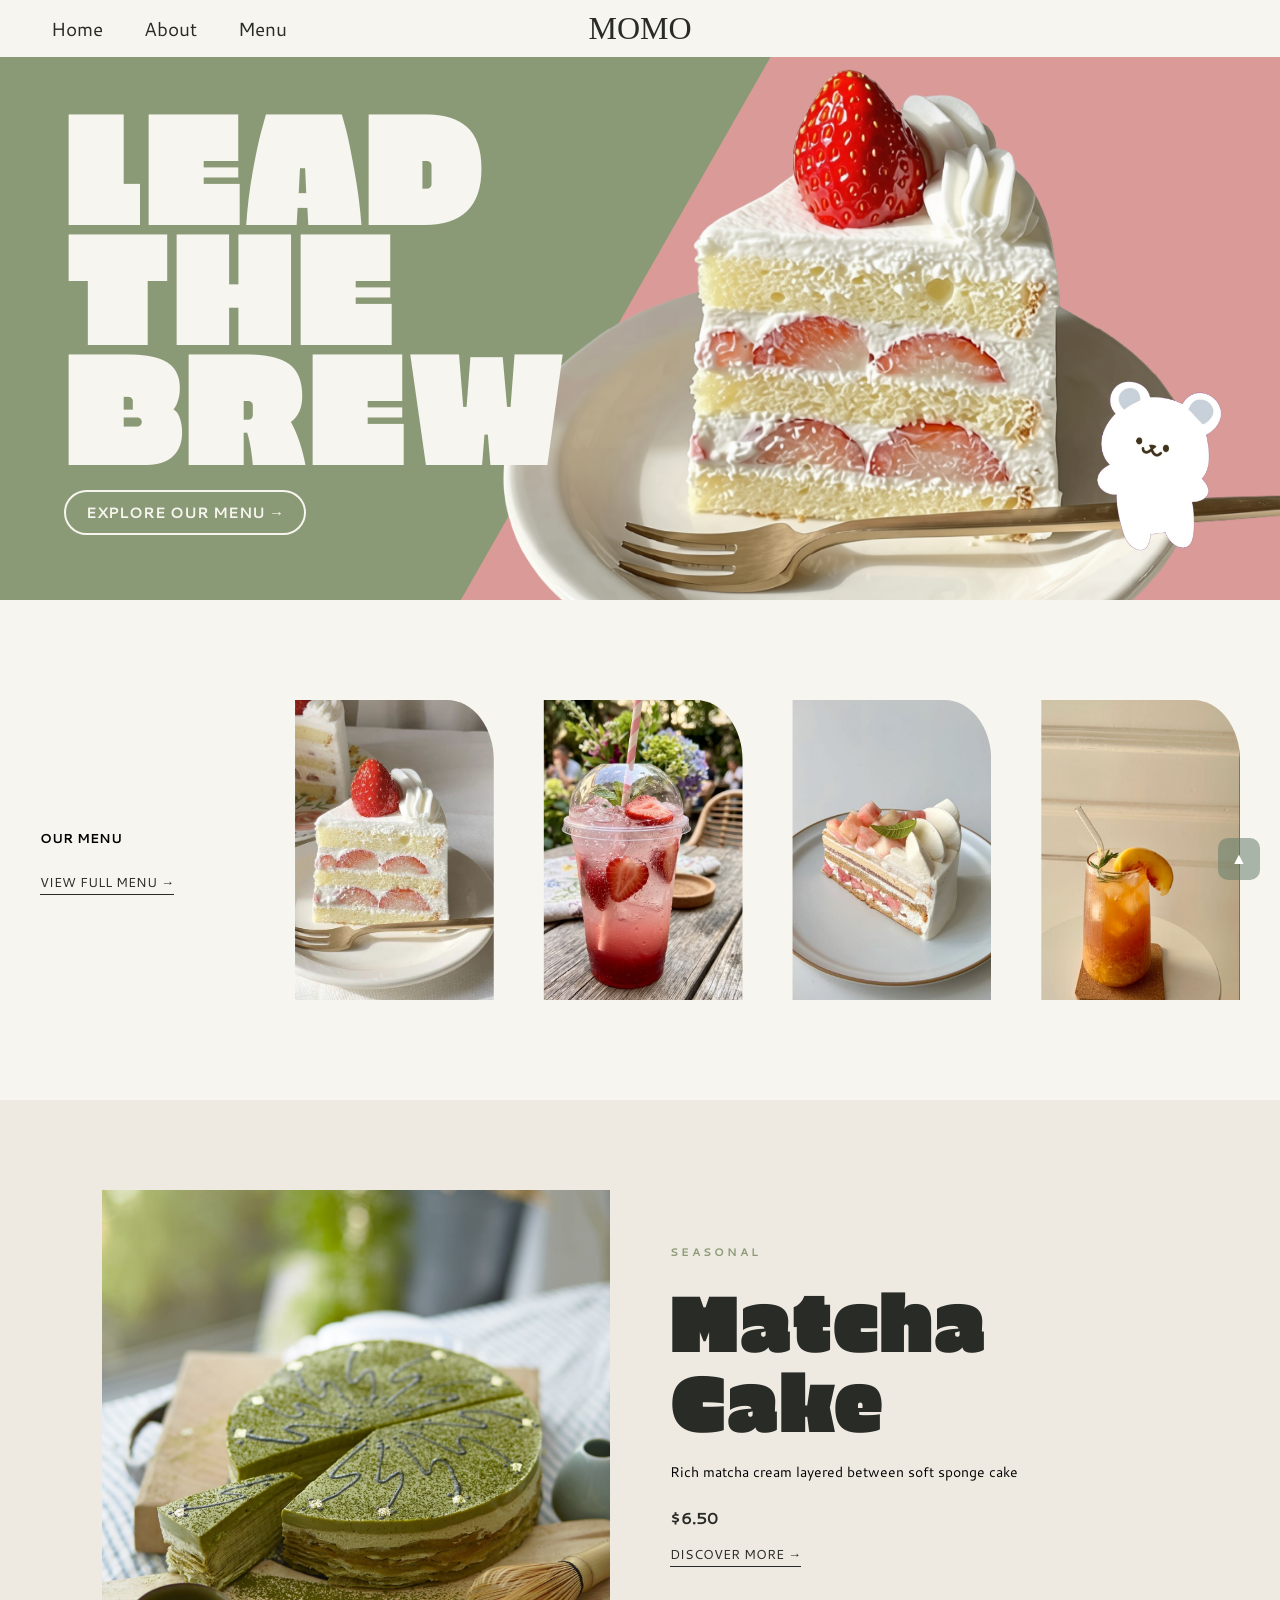
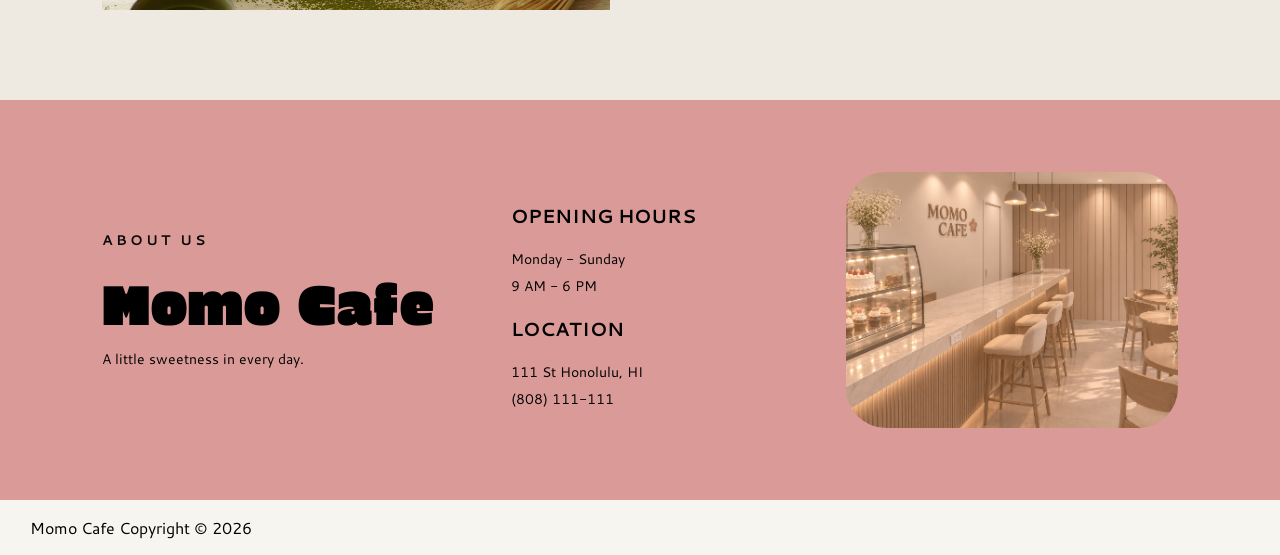
==== index.html @ 1db33b07 "Add another mascot on menu html" ====
<!DOCTYPE html>
<html lang="en">
<head>
    <meta charset="UTF-8">
    <meta name="viewport" content="width=device-width, initial-scale=1.0">
    <title>MOMO CAFE</title>
    <link rel="stylesheet" href="style.css">
    <link rel="preconnect" href="https://fonts.googleapis.com">
    <link rel="preconnect" href="https://fonts.gstatic.com" crossorigin>

    <!-- add additional fonts here -->
    <link href="https://fonts.googleapis.com/css2?family=Basic&family=Cantarell:ital,wght@0,400;0,700;1,400;1,700&family=Erica+One&family=Redaction+10&display=swap" rel="stylesheet">
</head>
<body>
    <main>
        <!-- navigation -->
        <nav class="navbar">
            <a href="index.html" class="menu">Home</a>
            <a href="#about" class="menu">About</a>
            <a href="menu.html" class="menu">Menu</a>
            <a href="index.html" id="logo">MOMO</a>
        </nav>

        <!-- Fetures season special -->
        <section class="top" id="top">
            <div id="shape">
            </div>
            <img src="assets/cake_1(back_remove).png" alt="Stawberry Shortcake with transparent background" id="head_image">
            <div class="title">
                <h1>
                LEAD<br>
                THE<br>
                BREW</h1>
                <a href="menu.html" id="menu-link">EXPLORE OUR MENU →</a>
            </div>
            <img class="mascot" id="mascot_1" src="assets/bearMascot.png" alt="Polar Bear Mascot" height="200">
        </section>

        <!-- Menu -->
        <section class="Menu">
            <div class="text">
                <h5>OUR MENU</h5>
            <a href="menu.html" class="link">VIEW FULL MENU →</a>
            </div>
            <div id="cake_menu">
                <div class="cake">
                    <img src="assets/cake_1.jpg" alt="Stawberry Shortcake">
                </div>
                <div class="cake">
                    <img src="assets/drink_4.jpg" alt="Stawberry Soda Drink">
                </div>
                <div class="cake">
                    <img src="assets/cake_2.jpg" alt="Peach cake">
                </div>
                <div class="cake">
                    <img src="assets/drink_5.jpg" alt="Stawberry Soda Drink">
                </div>
            </div>
        </section>

        <!-- Seasonal -->
        <section class="seasonal">
            <div class="seasonal-image">
                <img src="assets/cake_4.jpg" alt="Matcha layer cake">
            </div>
            <div class="seasonal-info">
                <p class="label">SEASONAL</p>
                <h2>Matcha<br>Cake</h2>
                <p class="seasonal-description">
                    Rich matcha cream layered between soft sponge cake
                </p>
                <p class="seasonal-price">$6.50</p>
                <a href="menu.html" class="link">DISCOVER MORE →</a>
            </div>

        </section>

        <!-- Contact information -->
        <section class="about" id="about">
            <div class="about-intro">
                <p class="label">ABOUT US</p>
                <h3>Momo Cafe</h3>
                <p>A little sweetness in every day.</p>
            </div>
            <div class="about-info">
                <h3>OPENING HOURS</h3>
                <p>Monday - Sunday</p>
                <p>9 AM - 6 PM</p>
                <h3>LOCATION</h3>
                <p>111 St Honolulu, HI</p>
                <p>(808) 111-111</p>
            </div>
            <div class="about-image">
                <img src="assets/cafe.png" alt="cafe interior" class="base">
                <img src="assets/sketch_2.jpg" alt="cafe interior sketch" class="hover">
            </div>
        </section>
        
    </main>
    <footer>
        <p><span>Momo Cafe</span> Copyright &copy; 2026</p>
    </footer>
    <a href="#top" class="backTop">▲</a>
</body>
</html>
---- style.css ----
body {
    margin: 0;
    padding: 0;
    background-color: #F7F5EF;
}

/* Navigation bar */
.navbar {
    background-color: #F7F5EF;
    width: 100%;
    box-sizing: border-box;
    font-family: "Cantarell", sans-serif;
    font-size: 1.2rem;
    position: fixed;
    top: 0;
    left: 0;
    padding: 15px 35px;
    z-index: 10;

    display: flex;
    align-items: center;
    gap: 25px;
}

#logo {
    position: absolute;
    left: 50%;
    transform: translateX(-50%);
    margin: 0;
    font-family: "Redaction 10", serif;
    font-size: 2rem;
    text-decoration: none;
    color: #292B27;
}

.menu {
    color: #292B27;
    text-decoration: none;
    margin-left: 1rem;
}

.menu:hover {
    color: #8B9A76;
}

/* Hero section */
.top {
    position: relative;
    background-color: #8B9A76;
    min-height: 600px;
    overflow: hidden;
}

/* Pink diagonal shape */
#shape {
    position: absolute;
    top: 40px;
    bottom: 0;
    right: 0;
    width: 64%;
    height: auto;
    background-color: #D99A98;
    clip-path: polygon(39% 0, 100% 0, 100% 100%, 0 100%);
    z-index: 0;
}

@keyframes getbigger {
    0% {
    opacity: 0;
    transform: scale(0.5); 
  }
  70% {
    opacity: 1;
    transform: scale(1.1);
  }
  100% {
    transform: scale(1) translate(20px, 30px); 
  }
}

#head_image{
    width: min(65vw, 850px);
    max-width: 100%;
    height: auto;
    position: absolute;
    top: -120px;
    right: 20px;
    animation-name: getbigger;
    animation-duration: 3s;
    animation-fill-mode: forwards;
}

/* Main heading */
.title {
    position: relative;
    z-index: 1;
    margin: 0;
    padding-left: 4rem;
    padding-top: 100px;
}

h1 {
    font-family: "Erica One", sans-serif;
    line-height: 0.75;
    color: #F7F5EF;
    font-weight: 400;
    font-style: normal;
    font-size: 10rem;
    margin: 0;
}

#menu-link {
    display: flex;
    width: fit-content;
    margin-top: 30px;
    font-size: 15px;
    font-family: "Cantarell", sans-serif;
    font-weight: 700;
    color: #F7F5EF;
    background-color: transparent;
    border: 2px solid #F7F5EF;
    padding: 10px 20px;
    border-radius: 30px;
    text-decoration: none;
}

#menu-link:hover {
    background-color: #F7F5EF;
    color: #292B27;
}

/* Menu section */
.Menu {
    background-color: #F7F5EF;
    min-height: 500px;
    padding: 60px 40px;
    box-sizing: border-box;
    display: flex;
    gap: 40px;
    align-items: center;
}

.Menu .text {
    font-family: "Cantarell", sans-serif;
    position: static;
    flex: 0 0 180px;
    margin: 0;
}

#cake_menu {
    display: grid;
    grid-template-columns: repeat(4, minmax(0, 1fr));
    gap: 15px;
    flex: 1;
}

.cake {
    width: 100%;
    height: 300px;
    min-width: 0;
    overflow: hidden;
    clip-path: inset(0% 0% 0% 15% round 0% 20% 0% 0%);
}

.cake img {
    width: 100%;
    height: 100%;
    object-fit: cover;
}

.link {
    display: inline-block;
    margin-top: 0;
    font-size: 13px;
    font-family: "Cantarell", sans-serif;
    color: #292B27;
    text-decoration: none;
    border-bottom: 1px solid #292B27;
    padding-bottom: 3px;
}

.link:hover {
    color: #8B9A76;
    border-color: #8B9A76;
}

/* SEASONAL */
.seasonal {
    display: grid;
    grid-template-columns: 1fr 1fr;
    align-items: center;
    gap: 60px;
    padding: 90px 8%;
    background-color: #EEEAE1;
    box-sizing: border-box;
}

.seasonal-image {
    width: 100%;
    height: 420px;
    overflow: hidden;
}

.seasonal-image img {
    width: 100%;
    height: 100%;
    object-fit: cover;
    display: block;
    transition: transform 0.5s ease;
}

.seasonal-image:hover img {
    transform: scale(1.05);
}

.seasonal-info {
    max-width: 420px;
}

.label {
    font-family: "Cantarell", sans-serif;
    font-size: 11px;
    font-weight: 700;
    letter-spacing: 3px;
    color: #8B9A76;
    margin-bottom: 20px;
}

.seasonal-info h2 {
    font-family: "Erica One", sans-serif;
    font-size: 5rem;
    line-height: 1;
    font-weight: 400;
    color: #292B27;
    margin: 20px 0;
}

.seasonal-description {
    font-family: "Cantarell", sans-serif;
    font-size: 14px;
    line-height: 1.8;
    max-width: 350px;
}

.seasonal-info .seasonal-price {
    font-family: "Cantarell", sans-serif;
    font-size: 16px;
    font-weight: 700;
    color: #292B27;
    margin-top: 20px;
}

/* About section */
.about {
    font-family: "Cantarell", sans-serif;
    background-color: #D99A98;
    min-height: 400px;
    padding: 70px 8%;
    align-items: center;
    box-sizing: border-box;
    display: grid;
    grid-template-columns: 1fr 0.8fr 0.9fr;
    gap: 40px;
}

.about-intro h3 {
    font-family: "Erica One", sans-serif;
    font-size: 3.5rem;
    line-height: 1.05;
    margin: 15px 0;
    font-weight: 400;
}

.about-intro p {
    font-family: "Cantarell", sans-serif;
    font-size: 14px;
    line-height: 1.8;
}

.about-intro .label{
    color:#080808;
}

.about-info {
    font-family: "Cantarell", sans-serif;
}

.about-info h5 {
    font-size: 18px;
    font-weight: 700;
    margin: 20px 0 8px;
}

.about-info p {
    font-size: 14px;
    margin: 5px 0;
    line-height: 1.6;
}

.about-image{
    width: 100%;
    margin: auto;
    position: relative;
    display: inline-block;
    border-radius: 40px;    
    overflow: hidden; 
}

.about-image img {
    position: absolute;
    top: 0;
    left: 0;
    width: 100%;
    height: 100%;
    object-fit: cover;
    display: block;
}

.about-image .base {
    position: relative;
    height: auto;
}

.about-image .hover {
    opacity: 0;
}

.about-image:hover .hover {
    animation: fadeIn 0.5s ease-in-out forwards; 
}








/* MENU */
.menu-page {
    background-color: #F7F5EF;
    color: #292B27;
}

/* MENU INTRODUCTION */
.menu-intro {
    min-height: 620px;
    padding: 150px 8% 70px;
    box-sizing: border-box;

    display: grid;
    grid-template-columns: 1fr 0.9fr;
    align-items: center;
    gap: 50px;

    position: relative;
    background-color: #F7F5EF;
}

.sub {
    font-family: "Cantarell", sans-serif;
    font-size: 11px;
    letter-spacing: 3px;
    font-weight: 700;
    color: #8B9A76;
    margin-bottom: 25px;
}

.intro-heading h1 {
    font-family: "Erica One", sans-serif;
    font-size: 5rem;
    line-height: 0.95;
    font-weight: 400;
    margin: 0;
    color: #292B27;
}

.intro-description {
    font-family: "Cantarell", sans-serif;
    font-size: 15px;
    line-height: 1.8;
    max-width: 350px;
    margin-top: 30px;
}

.intro-image {
    width: 330px; 
    height: 430px;
    display: inline-block;
    position: relative;
}

.intro-image img {
    position: absolute;
    top: 0;
    left: 0;
    width: 100%;
    height: 100%;
    object-fit: cover;
    display: block;
}

.intro-image .hover {
    opacity: 0;
}

.intro-image:hover .hover {
    animation: fadeIn 0.5s ease-in-out forwards; 
}

@keyframes fadeIn {
    from {
        opacity: 0;
    }
    to {
        opacity: 1;
    }
}

/* CATEGORY NAV */
.menu-categories {
    background-color: #D8C8B5;
    display: flex;
    justify-content: center;
    gap: 80px;
    padding: 25px;
}

.menu-categories a {
    font-family: "Cantarell", sans-serif;
    font-size: 12px;
    font-weight: 700;
    color: #292B27;
    text-decoration: none;
    transition: color 0.3s ease;
}

.menu-categories a:hover {
    color: #8B9A76;
}

/* PRODUCT SECTIONS*/
.menu-section {
    padding: 90px 8%;
    background-color: #F7F5EF;
    scroll-margin-top: 75px;
}

.section-heading {
    display: flex;
    justify-content: space-between;
    align-items: end;
    margin-bottom: 40px;
}

.section-heading h2 {
    font-family: "Erica One", sans-serif;
    font-weight: 400;
    margin: 0;
}

.section-number {
    font-family: "Cantarell", sans-serif;
    font-size: 12px;
    letter-spacing: 2px;
}

/* PRODUCT*/
.product-grid {
    display: grid;
    grid-template-columns: repeat(3, minmax(0, 1fr));
    gap: 30px;
}

.product-card {
    min-width: 0;
}

.product-image {
    width: 100%;
    aspect-ratio: 4 / 5;
    overflow: hidden;
    background-color: #E8E1D6;
    z-index: 1;
}

.product-image img {
    width: 100%;
    height: 100%;
    object-fit: cover;
    display: block;
    transition: transform 0.5s ease;
}

.product-card:hover .product-image img {
    transform: scale(1.05);
}

.product-info {
    padding-top: 18px;
}

.product-info h3 {
    font-family: "Cantarell", sans-serif;
    font-size: 17px;
    font-weight: 700;
    margin: 0 0 8px;
}

.product-info p {
    font-family: "Cantarell", sans-serif;
    font-size: 13px;
    line-height: 1.7;
    color: #77766F;
    margin: 0 0 12px;
}

.product-info span {
    font-family: "Cantarell", sans-serif;
    font-size: 14px;
    font-weight: 700;
}


/*DRINKS*/

.drinks-section {
    background-color: #EEEAE1;
}


/* SEASONAL */
.season-featured {
    display: grid;
    grid-template-columns: 0.8fr 1fr;
    align-items: center;
    gap: 60px;
    padding: 90px 8%;
    background-color: #e7dfcc;
}

.seasonal-img {
    width: 100%;
    max-width: 380px;
    height: 320px;
    overflow: hidden;
}

.seasonal-img img {
    width: 100%;
    height: 100%;
    object-fit: cover;
    display: block;
}

.season-featured-info h3 {
    font-family: "Erica One", sans-serif;
    font-size: 3rem;
    line-height: 1.05;
    margin: 15px 0;
    font-weight: 400;
}

.season-featured-info p {
    font-family: "Cantarell", sans-serif;
    font-size: 14px;
    line-height: 1.8;
    color: #77766F;
}

.season-featured-info span {
    font-family: "Cantarell", sans-serif;
    font-weight: 700;
    font-size: 16px;
}

/* Mascot */
.mascot {
    border-radius: 10px;
    padding: 16px;
}

#mascot_1 {
    position: absolute;
    bottom: 20px;
    right: 20px;
}

#mascot_2 {
    width: 100px;
    height: auto;
    position:relative;
    transform: rotate(-20deg);
    z-index: 0;
    bottom: 45%;
    left: 30%;
}

/* Back to top button */
.backTop {
    display: flex;
    justify-content: center;
    align-items: center;

    width: 10px;
    height: 10px;

    border-radius: 10px;
    position: fixed;
    bottom: 20px;
    right: 20px;
    padding: 16px;

    background: #657d6b89;
    color: white;
    text-decoration: none;
    transition: background-color 0.3s ease;
}

.backTop:hover {
    background: #6a6d67c1;
}

/* FOOTER */
footer{
    padding-left: 30px;
}

footer p{
    font-family: "Cantarell", sans-serif;
}
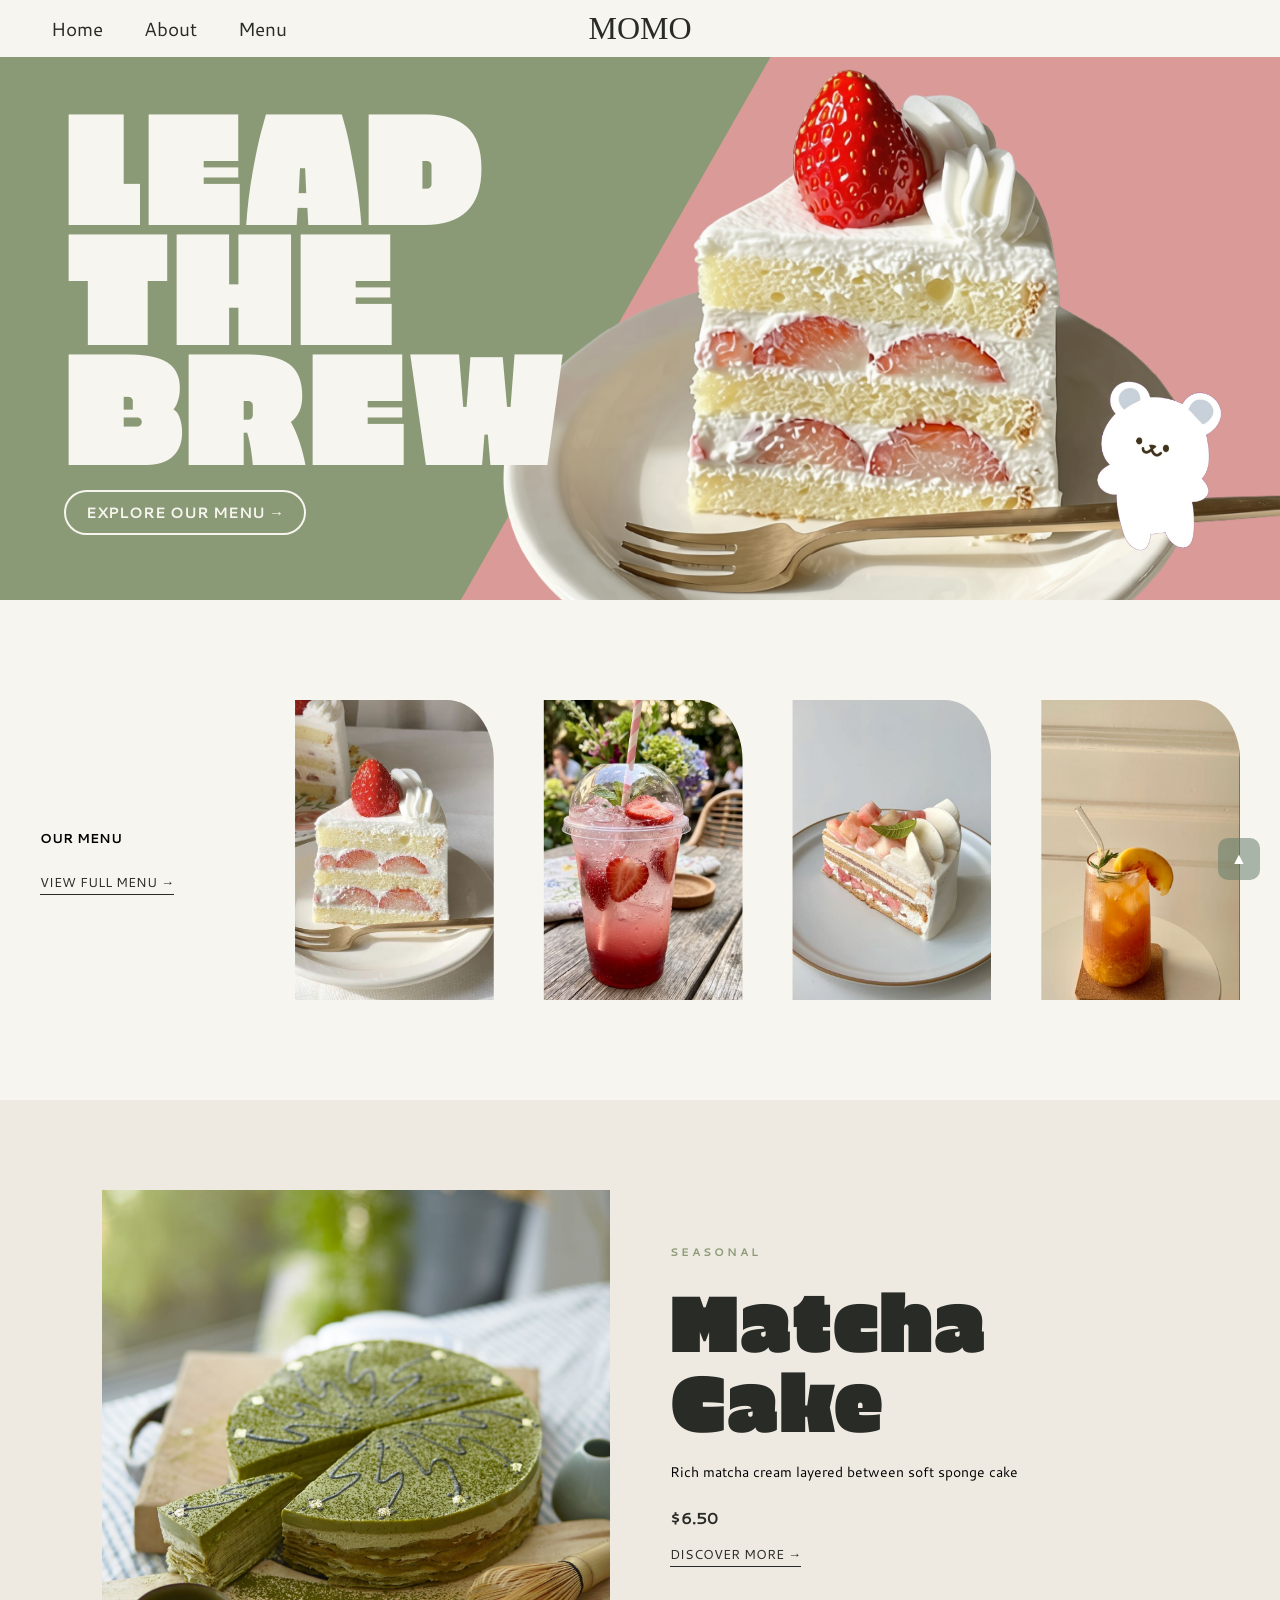
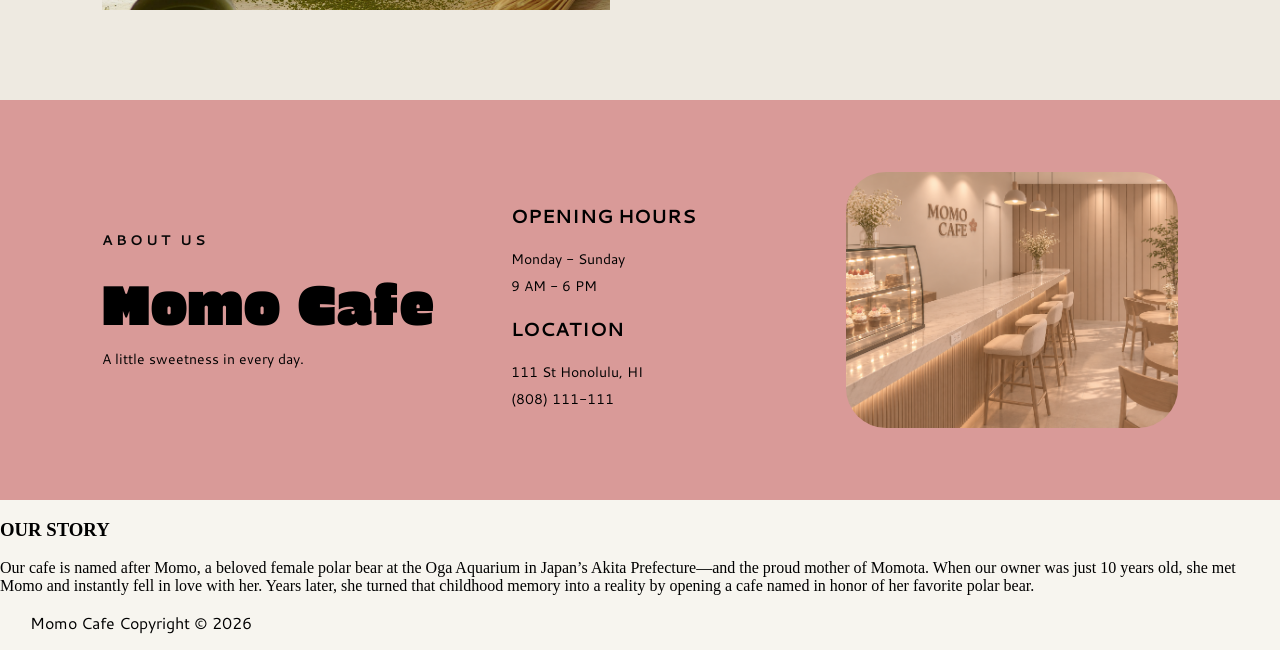
==== commit 72d3f59c: "add story section" ====
--- a/index.html
+++ b/index.html
@@ -95,7 +95,10 @@
                 <img src="assets/sketch_2.jpg" alt="cafe interior sketch" class="hover">
             </div>
         </section>
-        
+        <section class="story">
+            <h3>OUR STORY</h3>
+            <p>Our cafe is named after Momo, a beloved female polar bear at the Oga Aquarium in Japan’s Akita Prefecture—and the proud mother of Momota. When our owner was just 10 years old, she met Momo and instantly fell in love with her. Years later, she turned that childhood memory into a reality by opening a cafe named in honor of her favorite polar bear.</p>
+        </section>
     </main>
     <footer>
         <p><span>Momo Cafe</span> Copyright &copy; 2026</p>
--- a/style.css
+++ b/style.css
@@ -474,6 +474,7 @@
 
 .product-card {
     min-width: 0;
+    position: relative;
 }
 
 .product-image {
@@ -587,13 +588,11 @@
 }
 
 #mascot_2 {
-    width: 100px;
+    width: 70px;
     height: auto;
-    position:relative;
+    position: absolute;
     transform: rotate(-20deg);
     z-index: 0;
-    bottom: 45%;
-    left: 30%;
 }
 
 /* Back to top button */
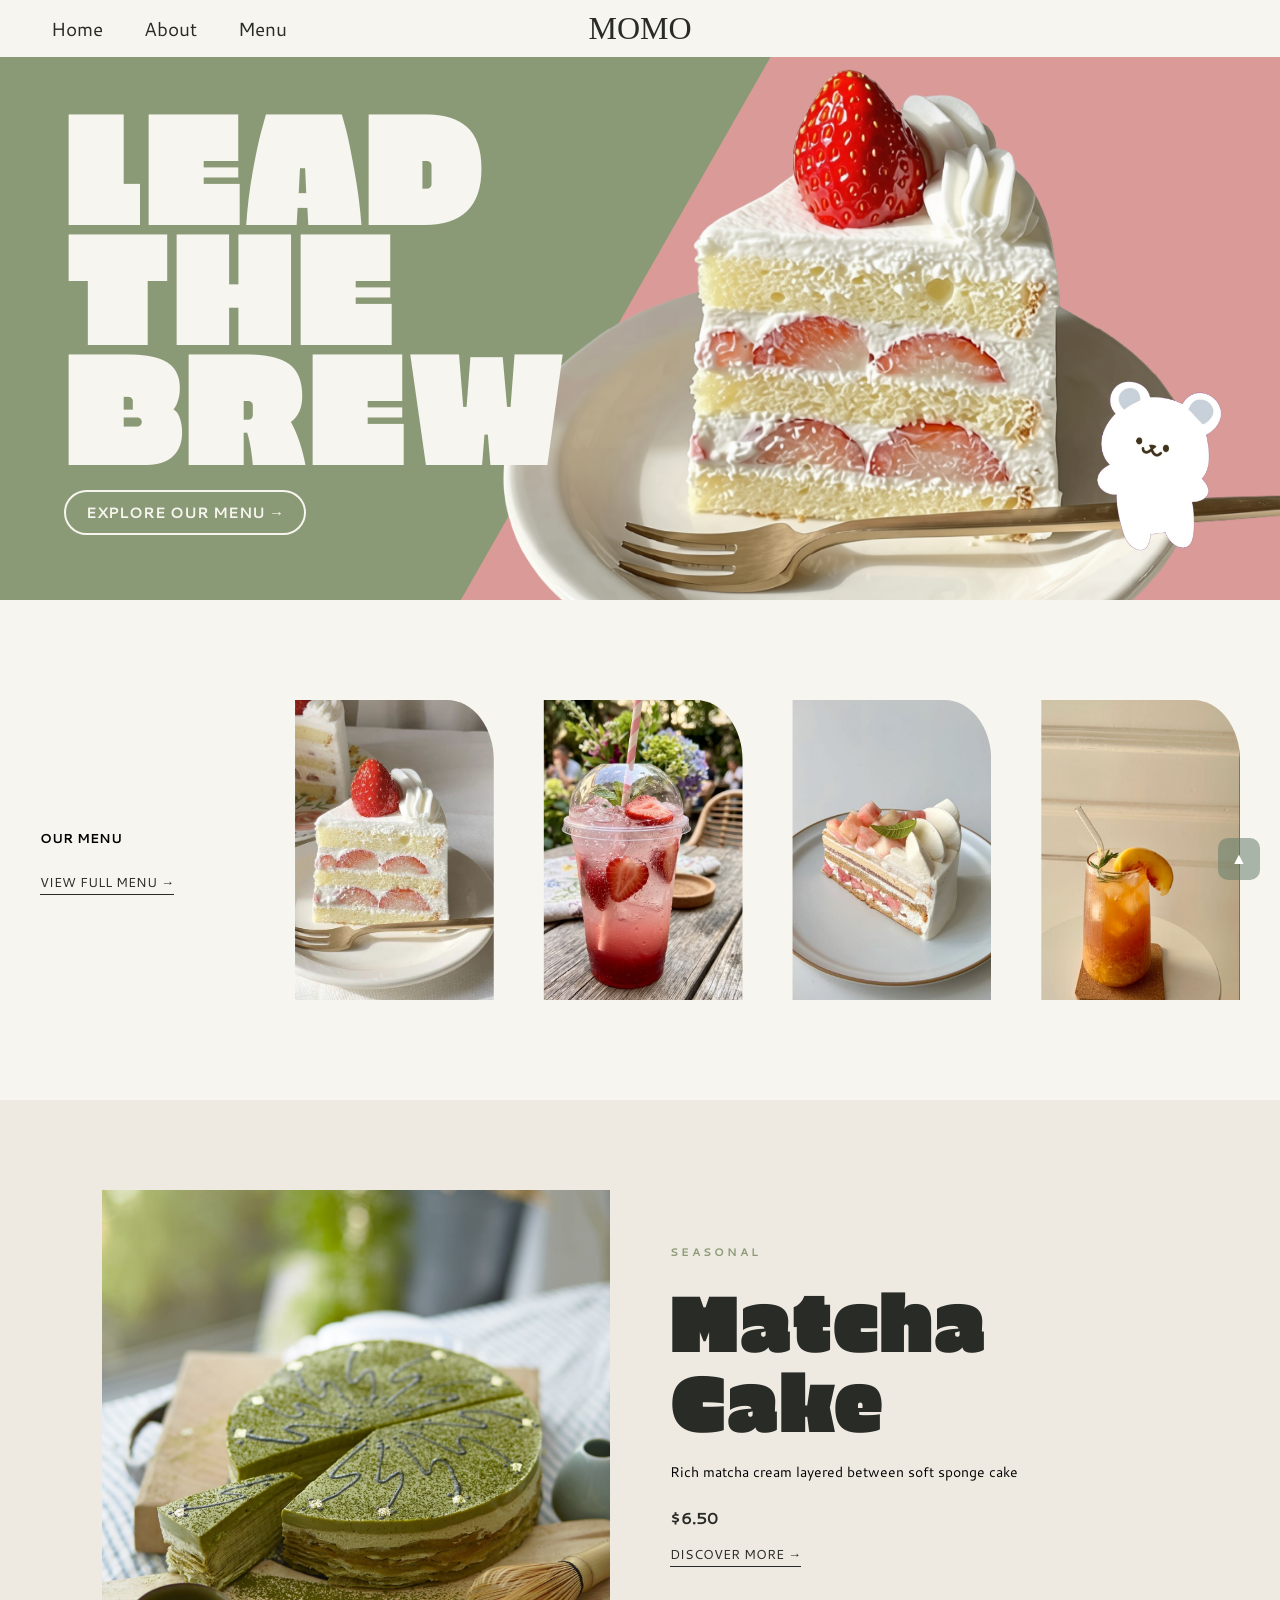
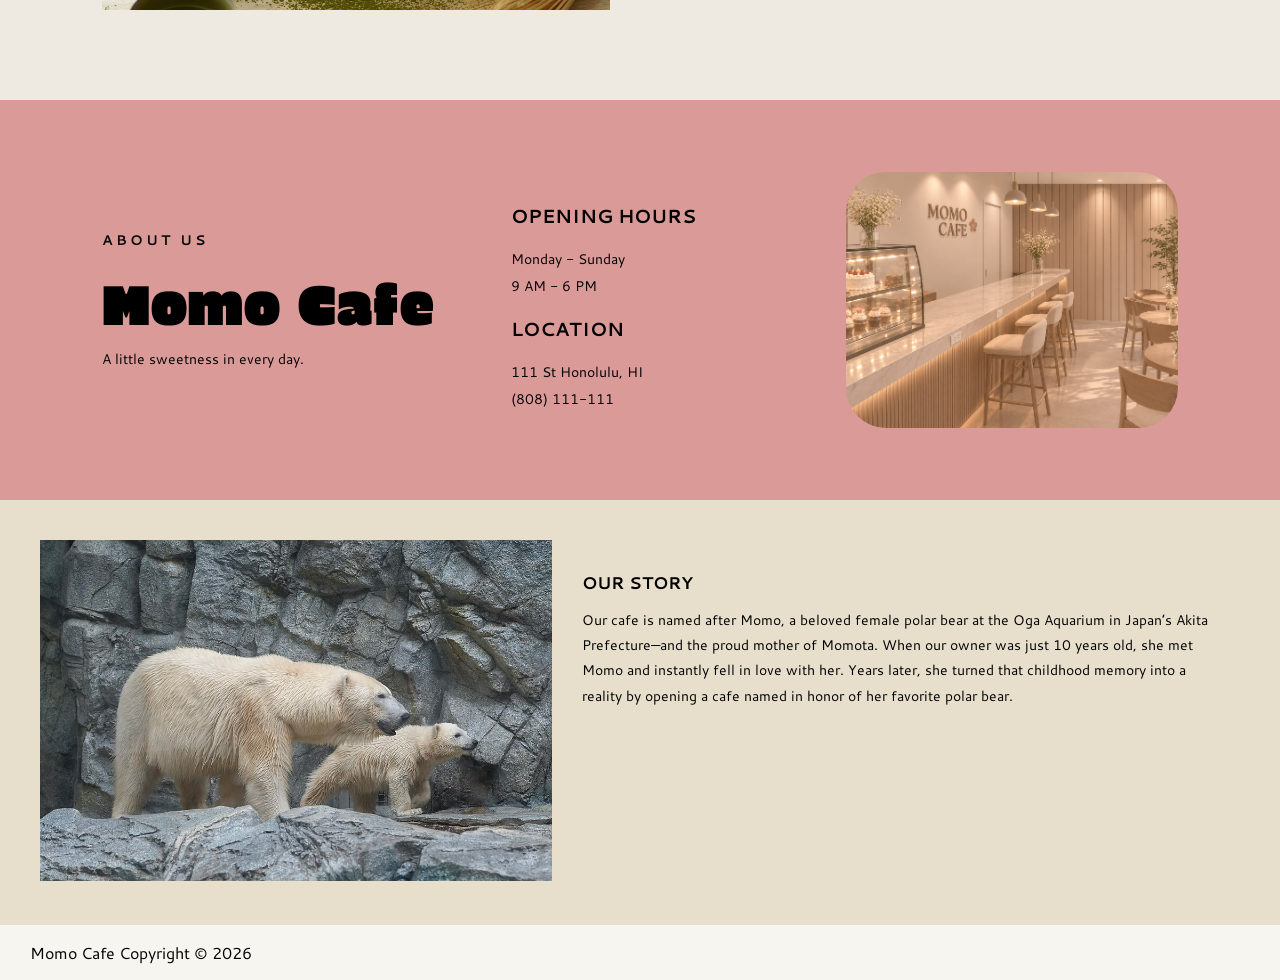
==== commit 9457d4c3: "add origin story section" ====
--- a/index.html
+++ b/index.html
@@ -96,8 +96,13 @@
             </div>
         </section>
         <section class="story">
-            <h3>OUR STORY</h3>
-            <p>Our cafe is named after Momo, a beloved female polar bear at the Oga Aquarium in Japan’s Akita Prefecture—and the proud mother of Momota. When our owner was just 10 years old, she met Momo and instantly fell in love with her. Years later, she turned that childhood memory into a reality by opening a cafe named in honor of her favorite polar bear.</p>
+            <div>
+                <img src="assets/momo.jpg" alt="Oga Aquariam Momo and her cub Momota">
+            </div>
+            <div class="text">
+                <h3>OUR STORY</h3>
+                <p>Our cafe is named after Momo, a beloved female polar bear at the Oga Aquarium in Japan’s Akita Prefecture—and the proud mother of Momota. When our owner was just 10 years old, she met Momo and instantly fell in love with her. Years later, she turned that childhood memory into a reality by opening a cafe named in honor of her favorite polar bear.</p>
+            </div>
         </section>
     </main>
     <footer>
--- a/style.css
+++ b/style.css
@@ -329,8 +329,34 @@
     animation: fadeIn 0.5s ease-in-out forwards; 
 }
 
-
-
+/* OUR STORY */
+
+.story {
+    background-color: #e7dfcc;
+    padding: 40px;
+    display: flex;
+}
+
+.story .text{
+    padding: 30px;
+}
+
+.story h3{
+    font-family: "Cantarell", sans-serif;
+    font-size: 17px;
+    font-weight: 700;
+    margin: 0 0 8px;
+}
+
+.story p{
+    font-family: "Cantarell", sans-serif;
+    font-size: 14px;
+    line-height: 1.8;
+}
+
+.story img{
+    width: 40vw;
+}
 
 
 
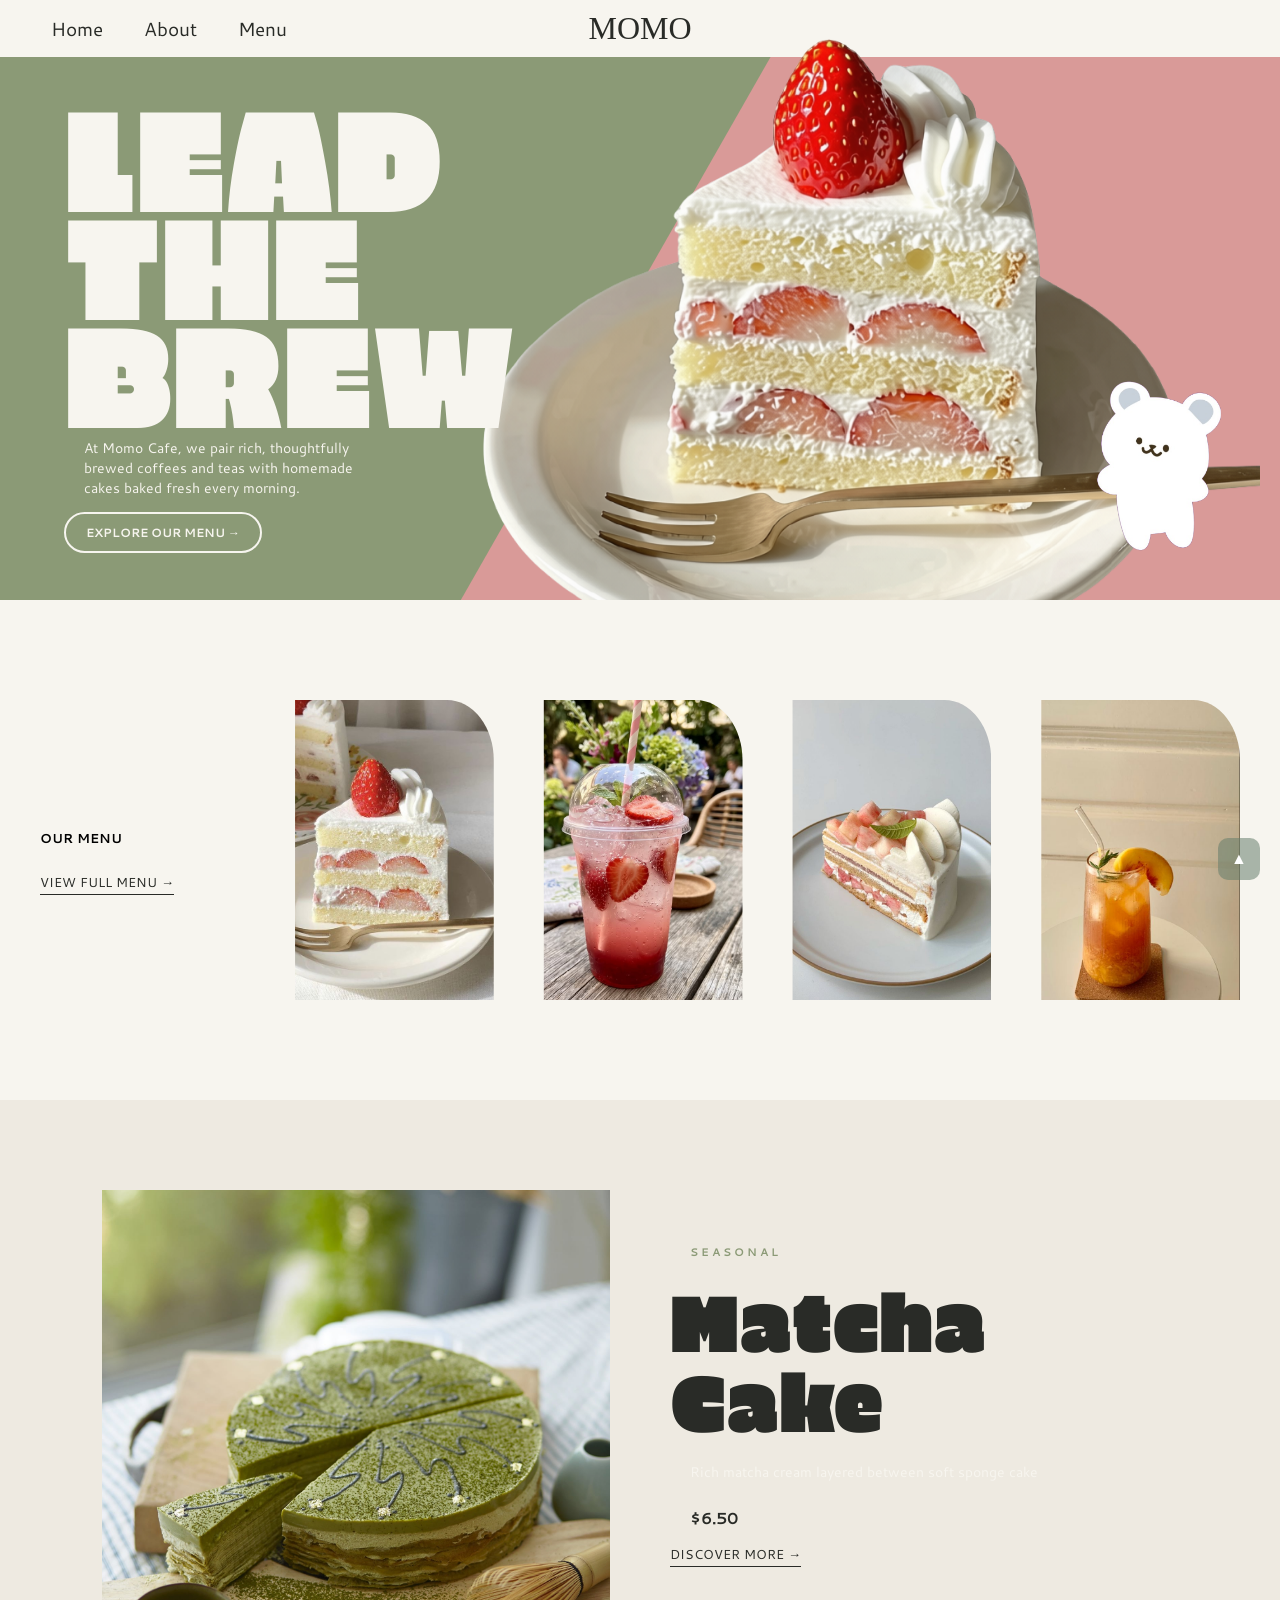
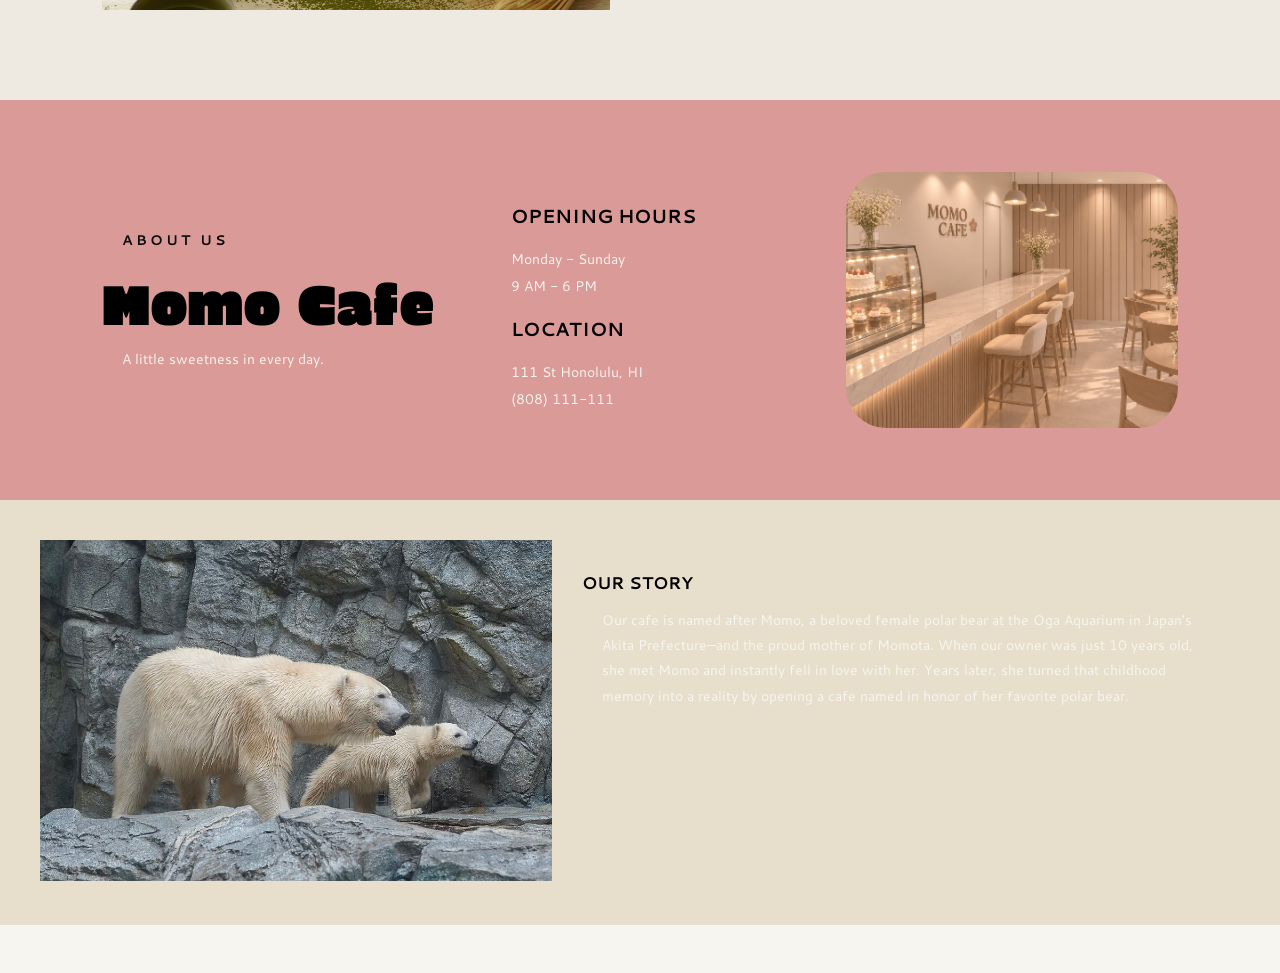
==== commit b74c1cc3: "update title page" ====
--- a/index.html
+++ b/index.html
@@ -31,6 +31,7 @@
                 LEAD<br>
                 THE<br>
                 BREW</h1>
+                <p>At Momo Cafe, we pair rich, thoughtfully<br> brewed coffees and teas with homemade<br> cakes baked fresh every morning.</p>
                 <a href="menu.html" id="menu-link">EXPLORE OUR MENU →</a>
             </div>
             <img class="mascot" id="mascot_1" src="assets/bearMascot.png" alt="Polar Bear Mascot" height="200">
--- a/style.css
+++ b/style.css
@@ -15,7 +15,7 @@
     top: 0;
     left: 0;
     padding: 15px 35px;
-    z-index: 10;
+    z-index: 8;
 
     display: flex;
     align-items: center;
@@ -66,6 +66,7 @@
 
 @keyframes getbigger {
     0% {
+    transform: translate(0px, -100px);
     opacity: 0;
     transform: scale(0.5); 
   }
@@ -74,7 +75,8 @@
     transform: scale(1.1);
   }
   100% {
-    transform: scale(1) translate(20px, 30px); 
+    transform: scale(1);
+    z-index: 9; 
   }
 }
 
@@ -93,7 +95,7 @@
 /* Main heading */
 .title {
     position: relative;
-    z-index: 1;
+    z-index: 10;
     margin: 0;
     padding-left: 4rem;
     padding-top: 100px;
@@ -105,15 +107,23 @@
     color: #F7F5EF;
     font-weight: 400;
     font-style: normal;
-    font-size: 10rem;
+    font-size: 9rem;
     margin: 0;
+}
+
+p{
+    margin-left: 20px;
+    font-family: "Cantarell", sans-serif;
+    font-size: 14px;
+    color: #F7F5EF;
+
 }
 
 #menu-link {
     display: flex;
     width: fit-content;
-    margin-top: 30px;
-    font-size: 15px;
+    margin-top: 10px;
+    font-size: 12px;
     font-family: "Cantarell", sans-serif;
     font-weight: 700;
     color: #F7F5EF;
@@ -611,6 +621,7 @@
     position: absolute;
     bottom: 20px;
     right: 20px;
+    z-index: 10;
 }
 
 #mascot_2 {
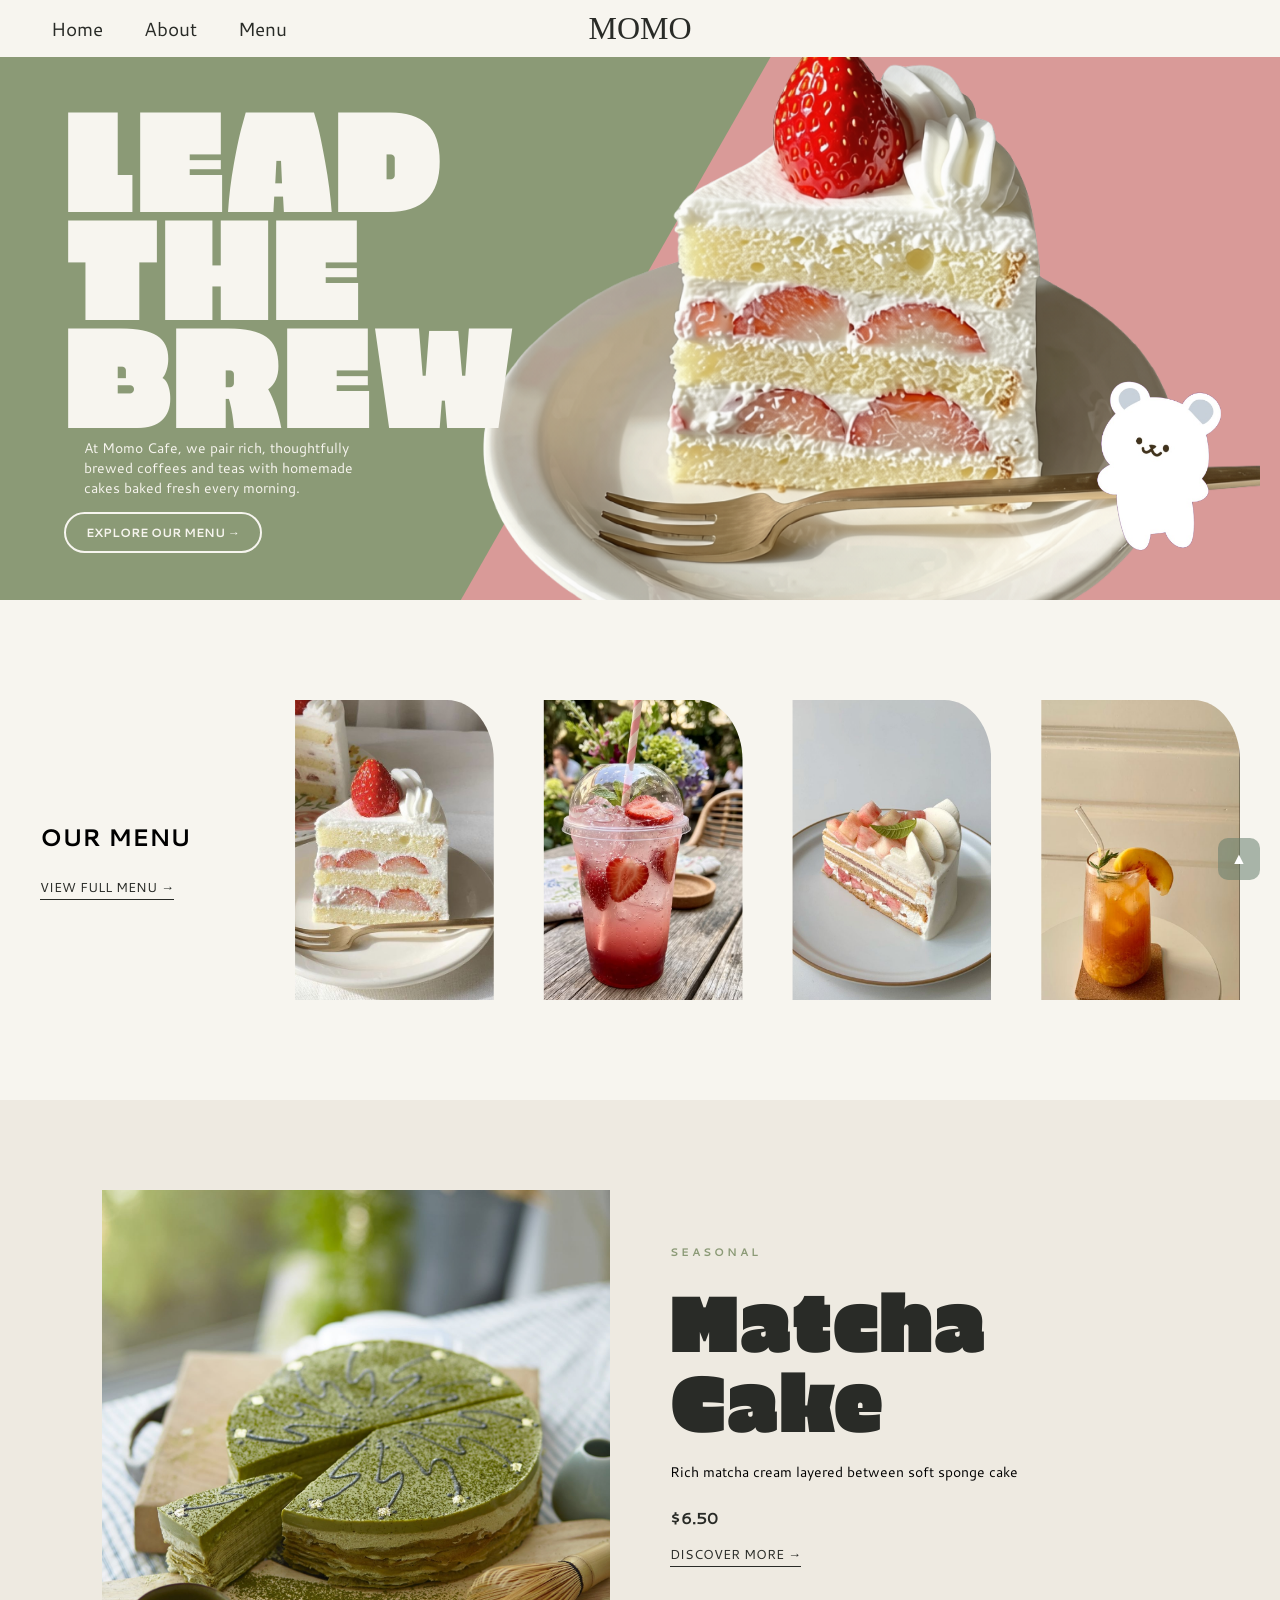
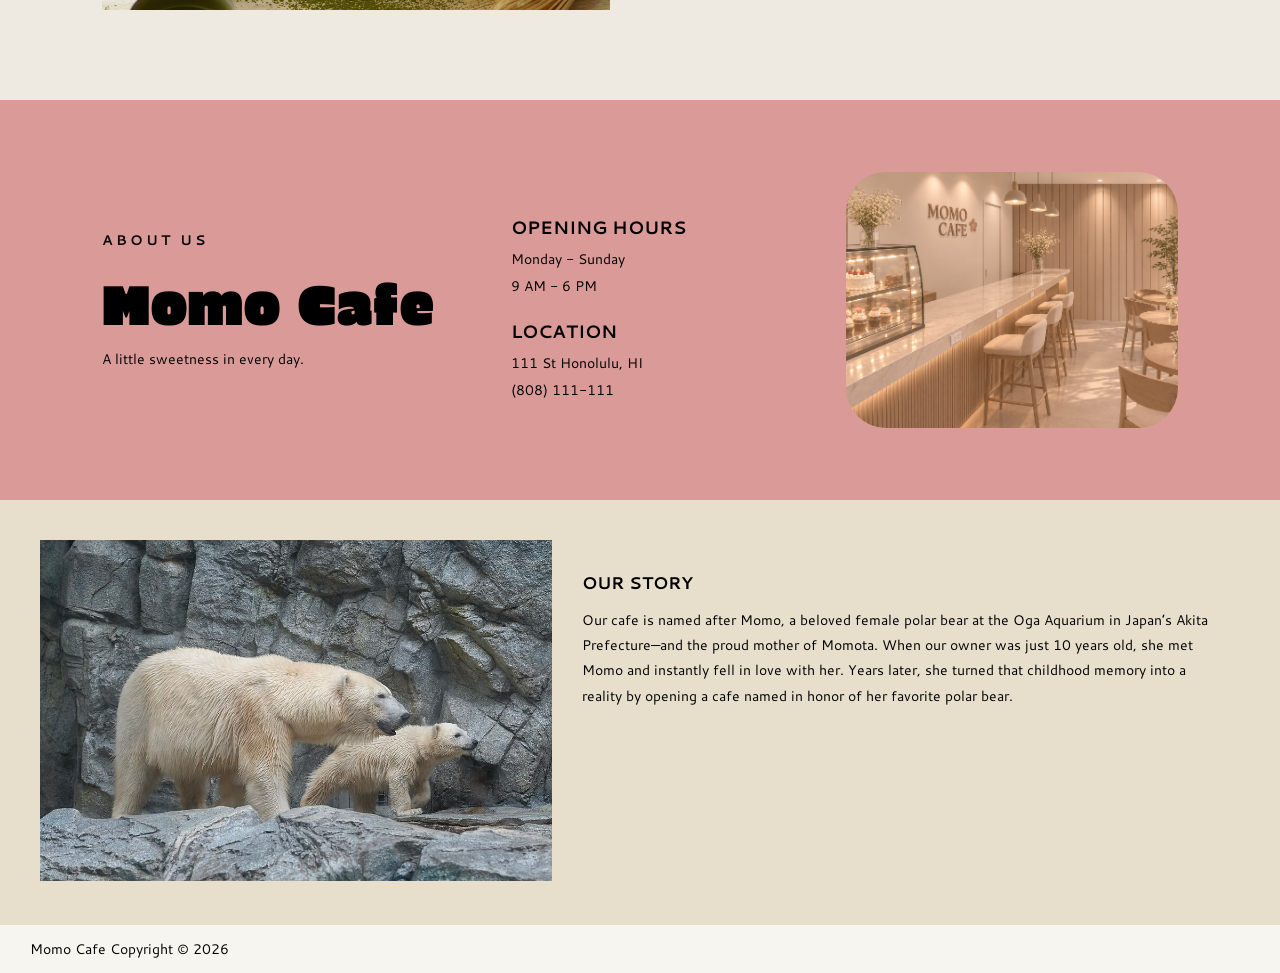
==== commit 35c32986: "update css" ====
--- a/index.html
+++ b/index.html
@@ -40,7 +40,7 @@
         <!-- Menu -->
         <section class="Menu">
             <div class="text">
-                <h5>OUR MENU</h5>
+                <h2>OUR MENU</h2>
             <a href="menu.html" class="link">VIEW FULL MENU →</a>
             </div>
             <div id="cake_menu">
--- a/style.css
+++ b/style.css
@@ -66,18 +66,18 @@
 
 @keyframes getbigger {
     0% {
-    transform: translate(0px, -100px);
-    opacity: 0;
-    transform: scale(0.5); 
-  }
-  70% {
-    opacity: 1;
-    transform: scale(1.1);
-  }
-  100% {
-    transform: scale(1);
-    z-index: 9; 
-  }
+        transform: translateY(-100px) scale(0.5);
+        opacity: 0;
+    }
+
+    70% {
+        opacity: 1;
+        transform: scale(1.1);
+    }
+
+    100% {
+        transform: scale(1);
+    }
 }
 
 #head_image{
@@ -110,13 +110,14 @@
     font-size: 9rem;
     margin: 0;
 }
-
-p{
+p {
+    font-family: "Cantarell", sans-serif;
+    font-size: 14px;
+}
+
+.title p {
     margin-left: 20px;
-    font-family: "Cantarell", sans-serif;
-    font-size: 14px;
     color: #F7F5EF;
-
 }
 
 #menu-link {
@@ -295,7 +296,7 @@
     font-family: "Cantarell", sans-serif;
 }
 
-.about-info h5 {
+.about-info h3 {
     font-size: 18px;
     font-weight: 700;
     margin: 20px 0 8px;
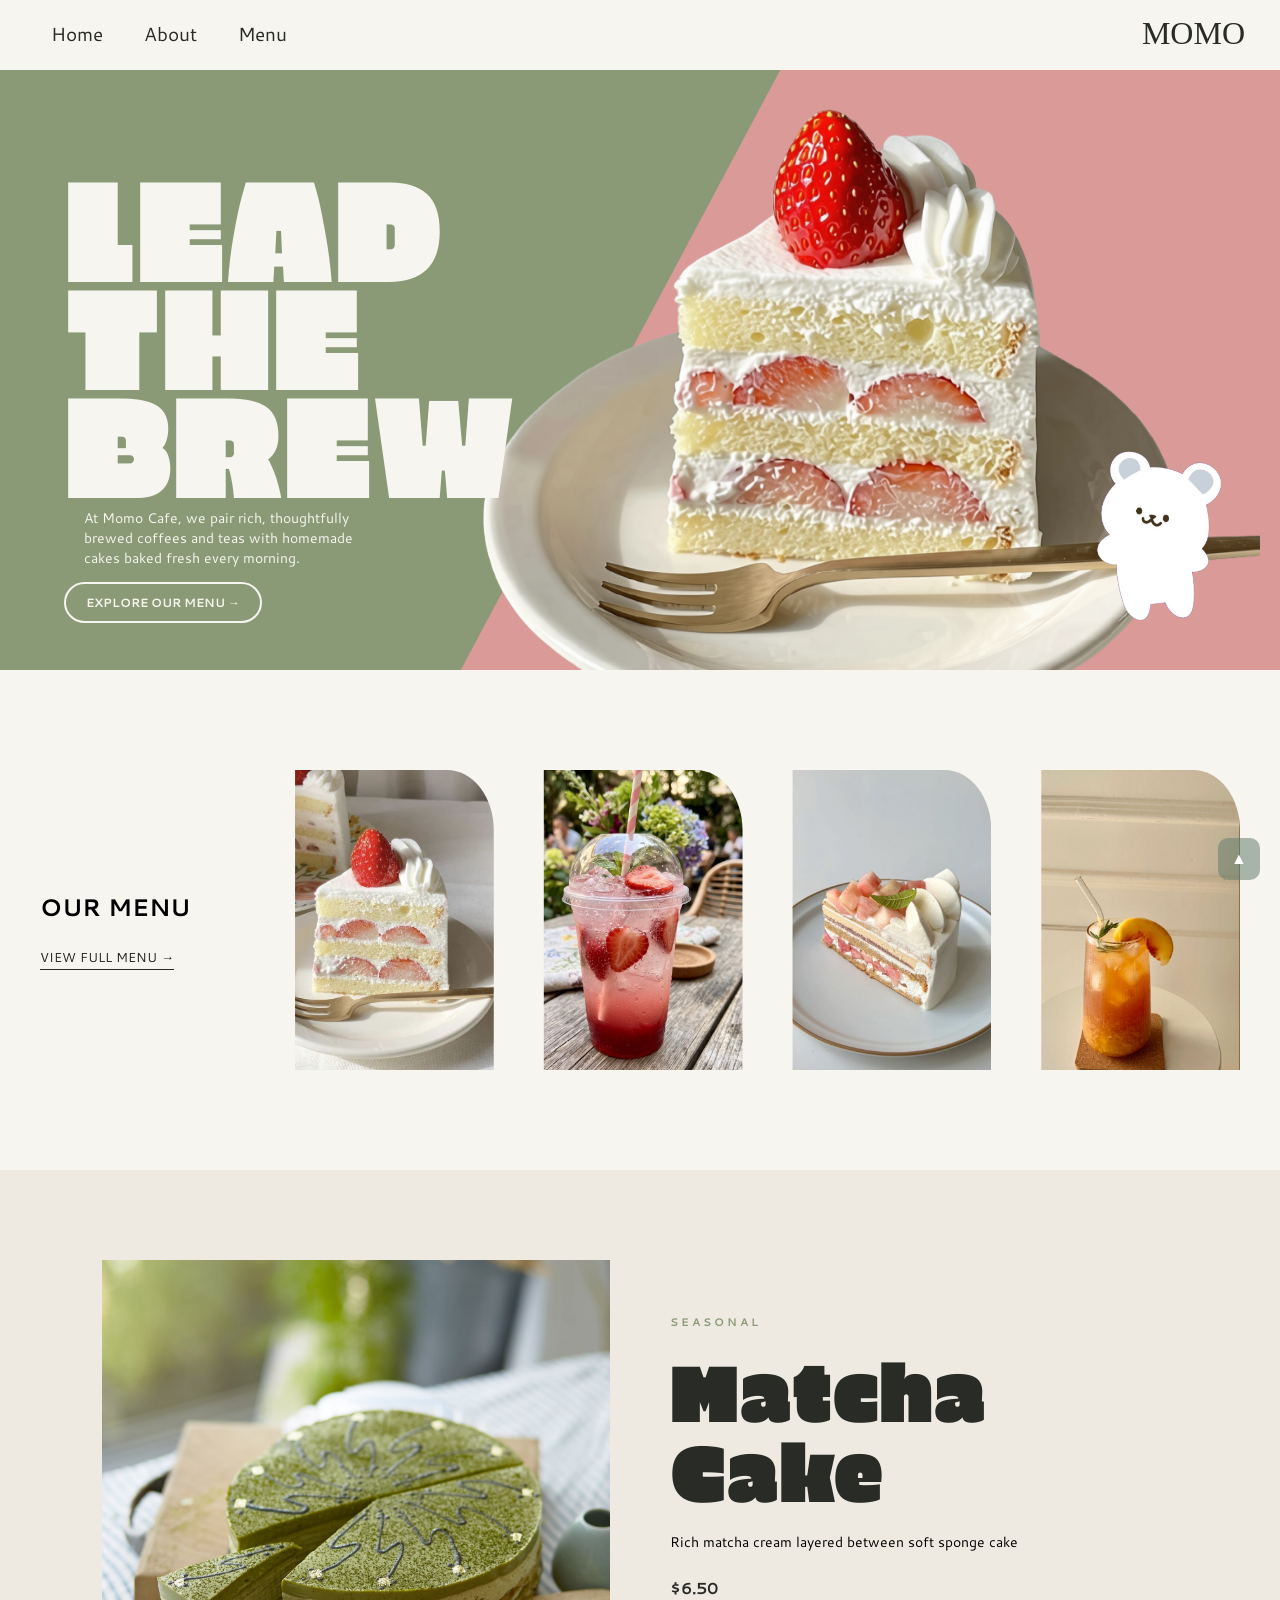
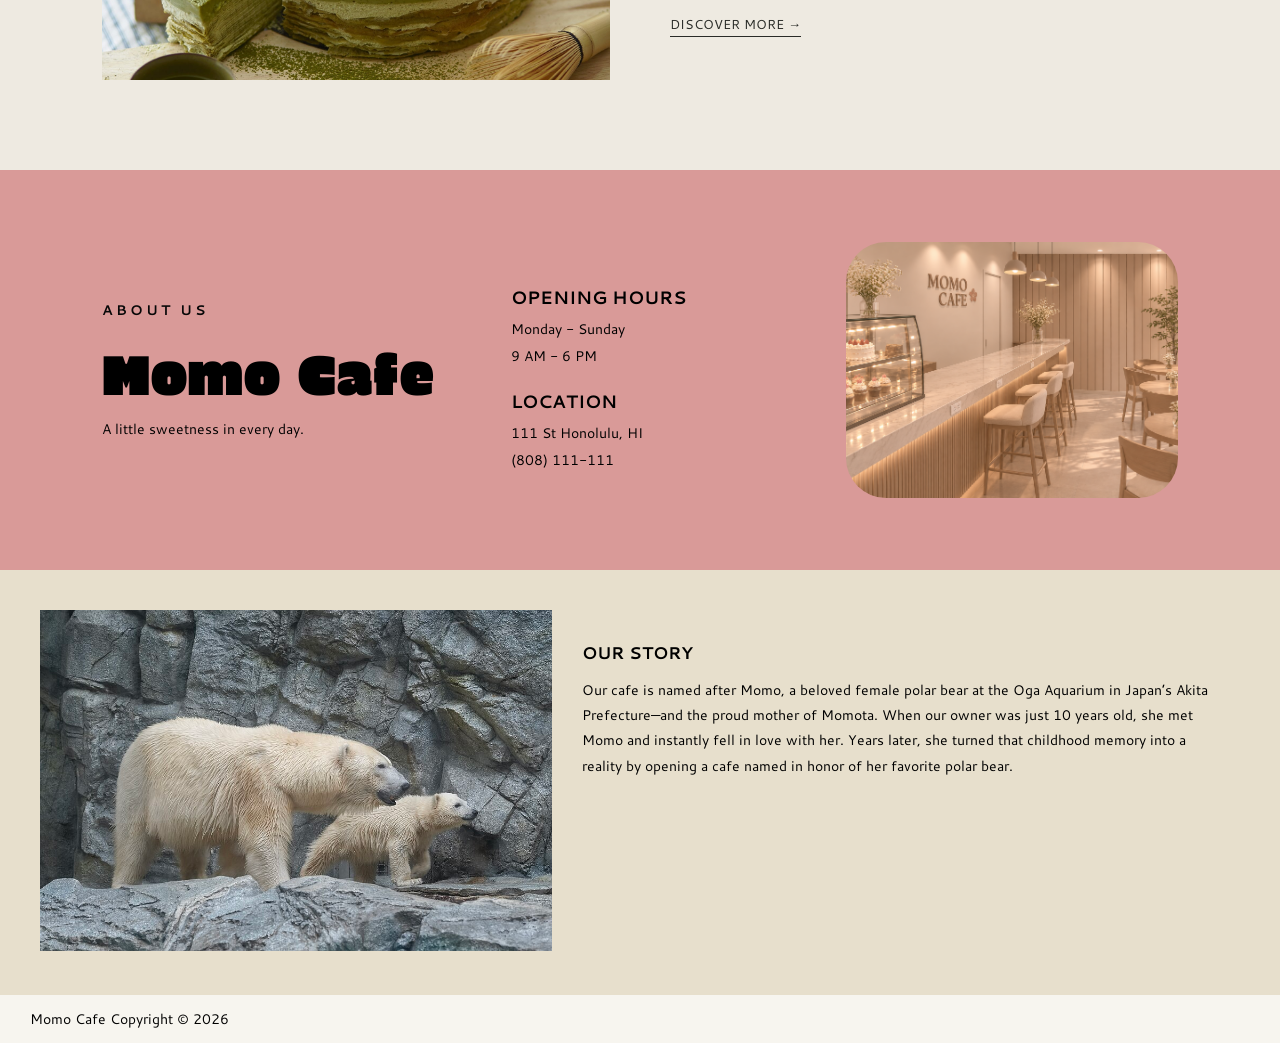
==== commit e5903a7f: "update navbar" ====
--- a/index.html
+++ b/index.html
@@ -15,9 +15,11 @@
     <main>
         <!-- navigation -->
         <nav class="navbar">
-            <a href="index.html" class="menu">Home</a>
-            <a href="#about" class="menu">About</a>
-            <a href="menu.html" class="menu">Menu</a>
+            <div class="nav-links">
+                <a href="index.html" class="menu">Home</a>
+                <a href="#about" class="menu">About</a>
+                <a href="menu.html" class="menu">Menu</a>
+            </div>
             <a href="index.html" id="logo">MOMO</a>
         </nav>
 
--- a/style.css
+++ b/style.css
@@ -2,6 +2,7 @@
     margin: 0;
     padding: 0;
     background-color: #F7F5EF;
+    padding-top: 70px;
 }
 
 /* Navigation bar */
@@ -15,18 +16,20 @@
     top: 0;
     left: 0;
     padding: 15px 35px;
-    z-index: 8;
-
-    display: flex;
+    z-index: 10;
+
+    display: flex;
+    justify-content: space-between;
     align-items: center;
-    gap: 25px;
+}
+
+.nav-links {
+    display: flex;
+    gap:25px
 }
 
 #logo {
-    position: absolute;
-    left: 50%;
-    transform: translateX(-50%);
-    margin: 0;
+    transform: none;
     font-family: "Redaction 10", serif;
     font-size: 2rem;
     text-decoration: none;
@@ -54,7 +57,7 @@
 /* Pink diagonal shape */
 #shape {
     position: absolute;
-    top: 40px;
+    top: 0;
     bottom: 0;
     right: 0;
     width: 64%;
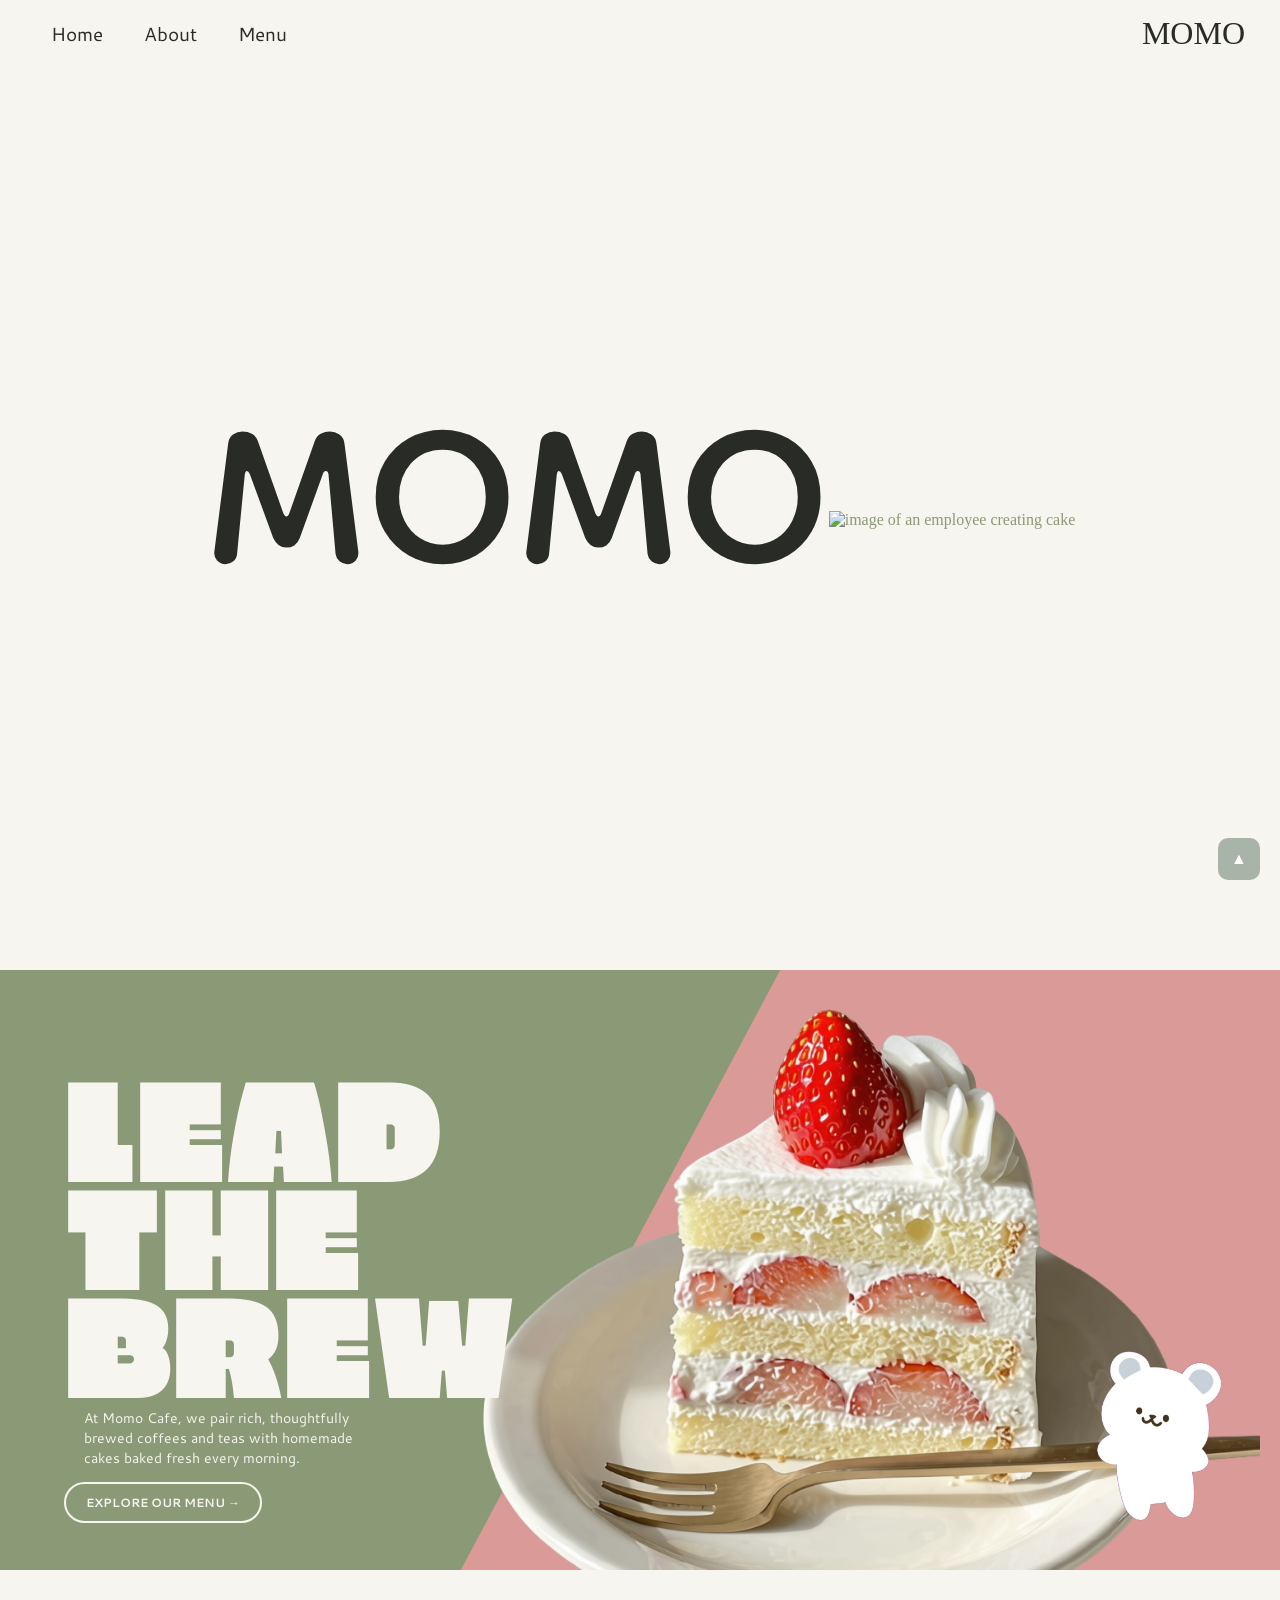
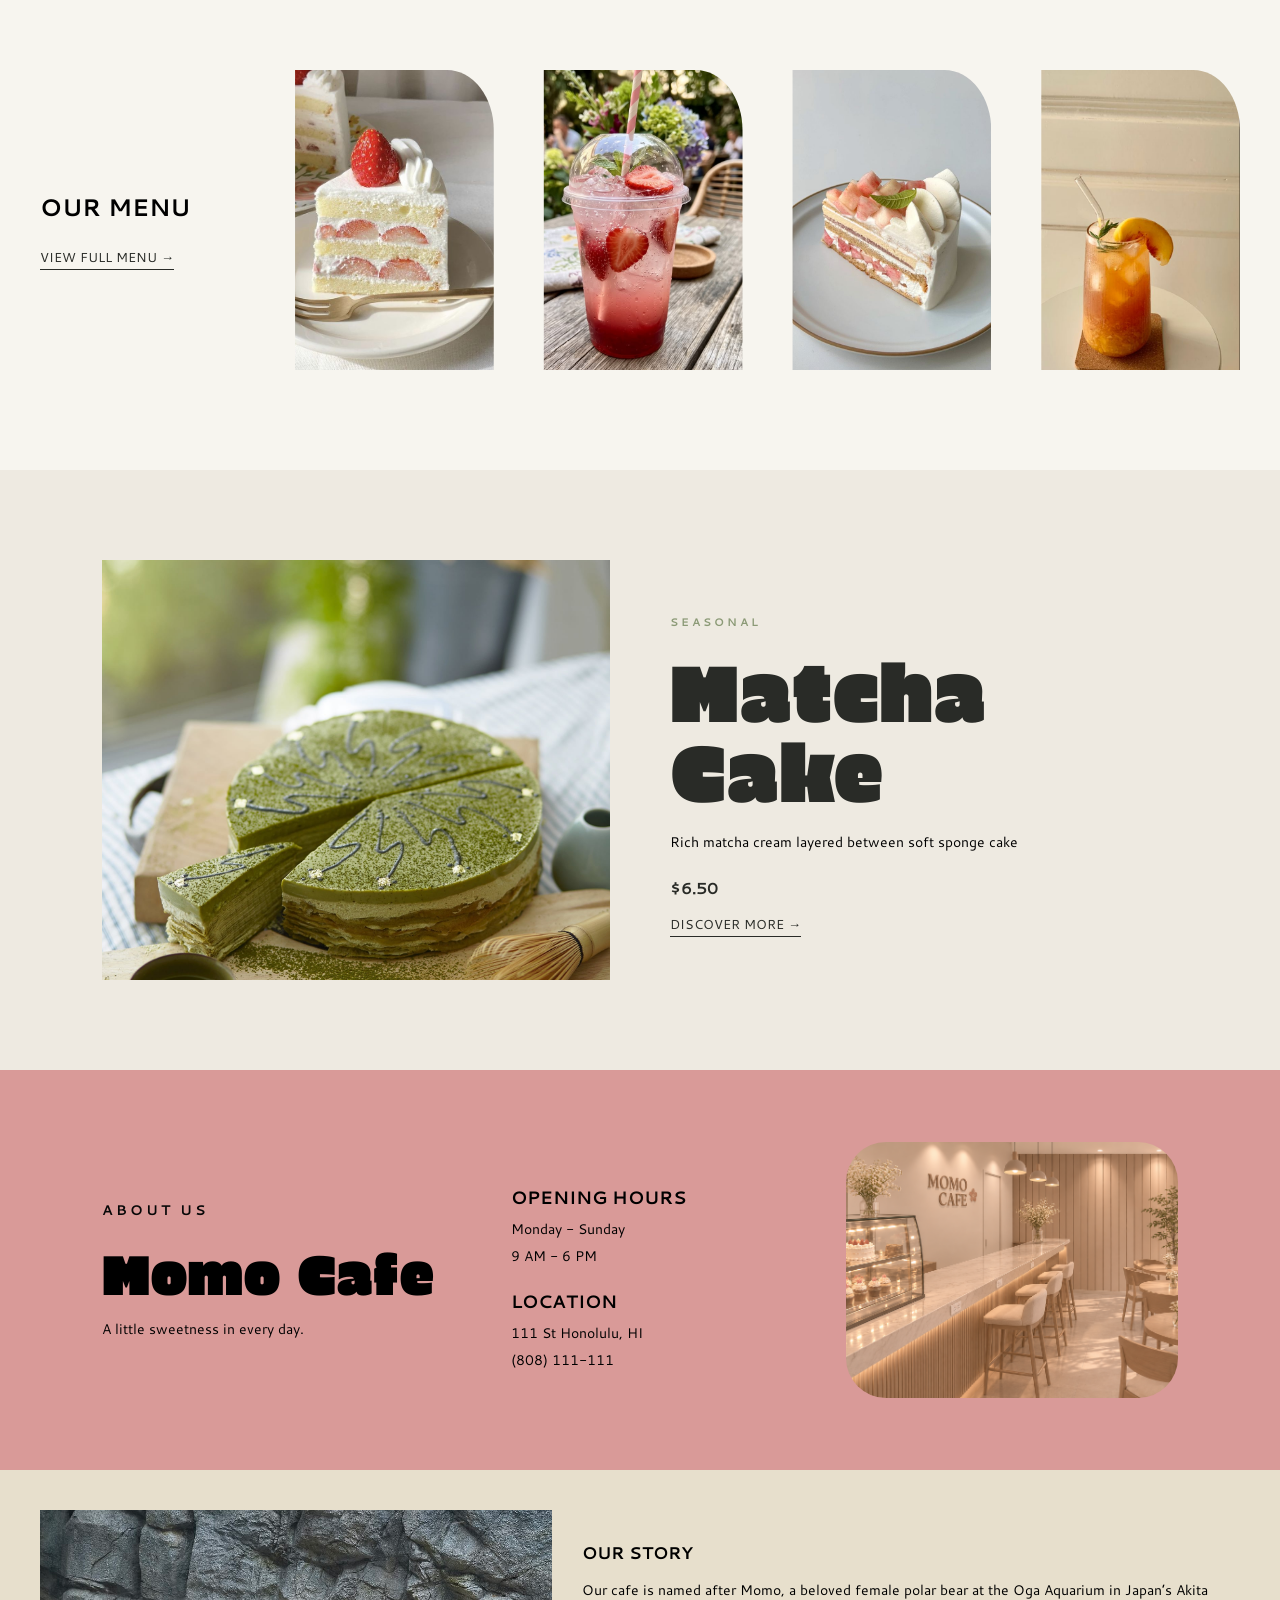
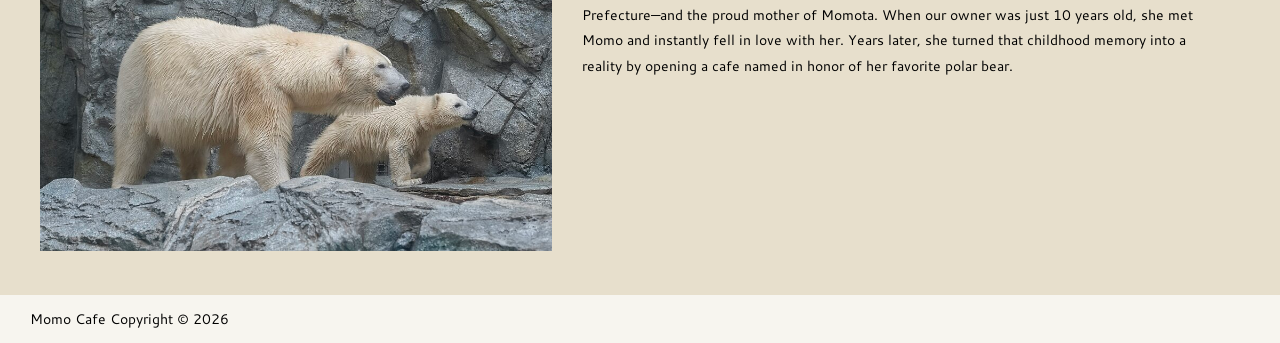
==== commit a441df8b: "add screen animation section" ====
--- a/index.html
+++ b/index.html
@@ -10,9 +10,14 @@
 
     <!-- add additional fonts here -->
     <link href="https://fonts.googleapis.com/css2?family=Basic&family=Cantarell:ital,wght@0,400;0,700;1,400;1,700&family=Erica+One&family=Redaction+10&display=swap" rel="stylesheet">
+    <link href="https://fonts.googleapis.com/css2?family=Dongle&display=swap" rel="stylesheet">
 </head>
 <body>
     <main>
+        <div id="screen">
+            <h1 id="title">MOMO</h1>
+            <img id="circle" src="assets/" alt="image of an employee creating cake">
+        </div>
         <!-- navigation -->
         <nav class="navbar">
             <div class="nav-links">
--- a/style.css
+++ b/style.css
@@ -3,6 +3,38 @@
     padding: 0;
     background-color: #F7F5EF;
     padding-top: 70px;
+}
+
+
+/* animation screen */
+#screen {
+    display: flex;
+    justify-content: center;
+    align-items: center;
+    width: 100vw;
+    height: 100vh;
+    box-sizing: border-box;
+    color: #8B9A76;
+    z-index: 100;
+}
+
+#title{
+    color: #292B27;
+    font-size: 20rem;
+    font-family: "Dongle", sans-serif;
+    font-weight: 400;
+    font-style: normal;
+}
+
+@keyframes insideO{
+    0%{
+        opacity: 1;
+        transform: scale(0.5);
+    }
+    100% {
+        opacity: 0;
+        transform: scale(1);
+    }
 }
 
 /* Navigation bar */
@@ -104,7 +136,7 @@
     padding-top: 100px;
 }
 
-h1 {
+.title h1 {
     font-family: "Erica One", sans-serif;
     line-height: 0.75;
     color: #F7F5EF;
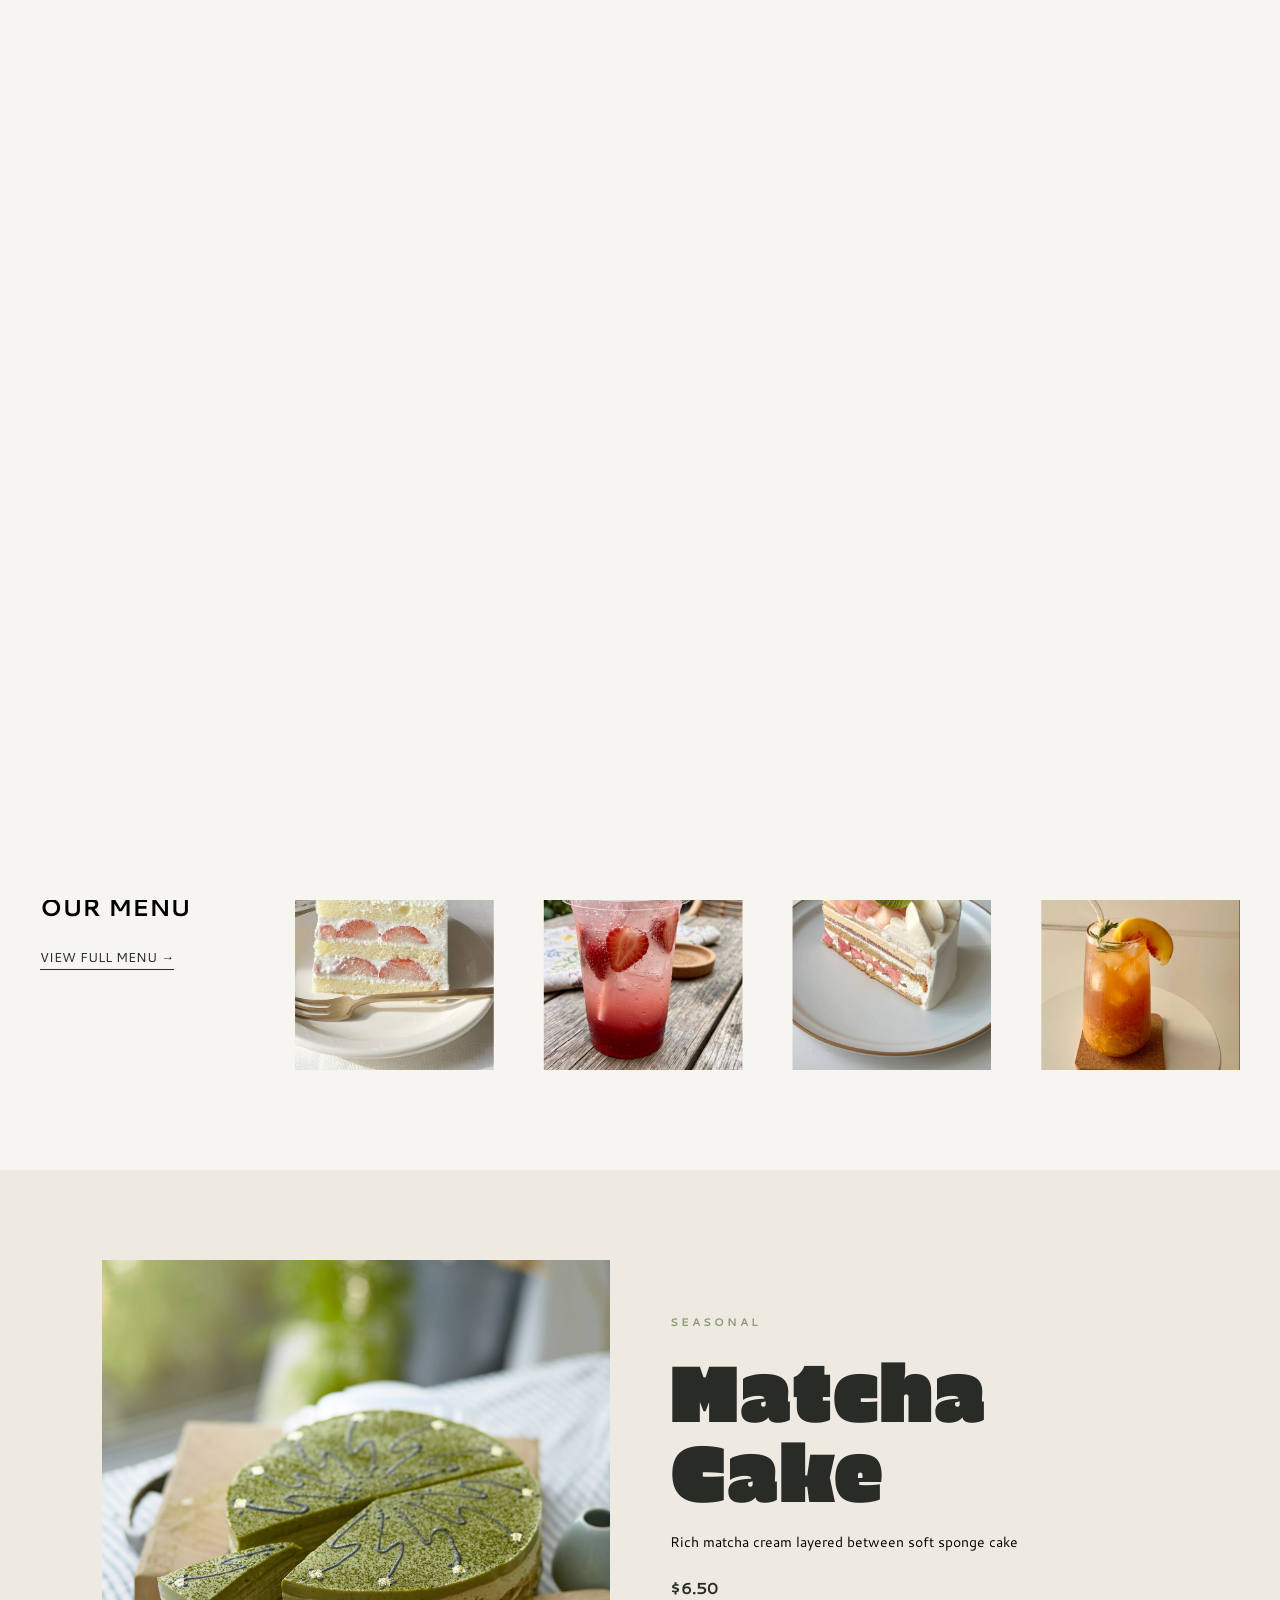
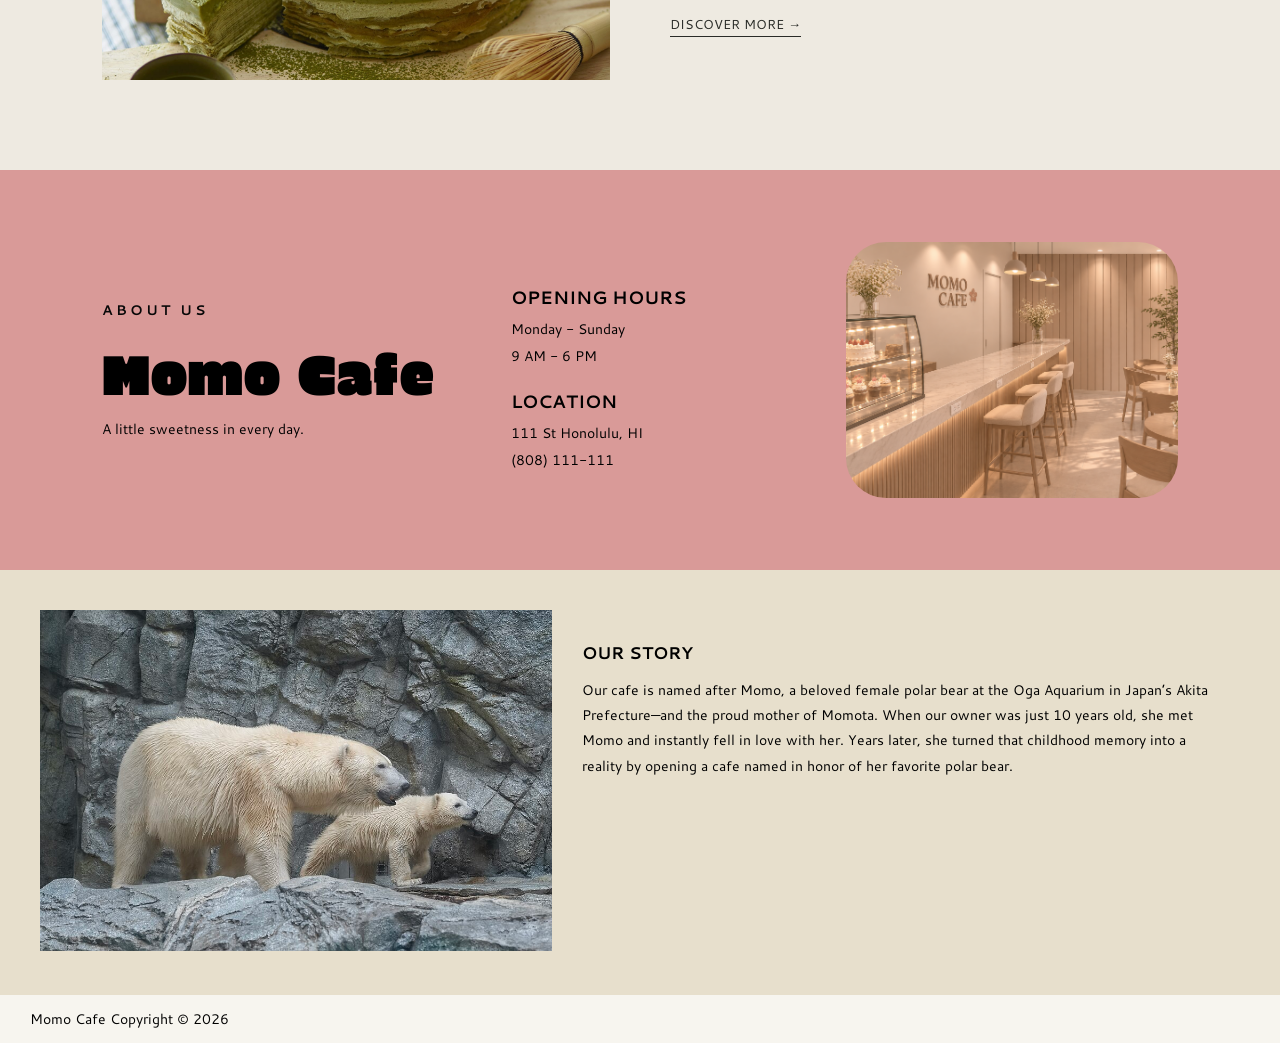
==== commit d52301e3: "add zoom in animation" ====
--- a/index.html
+++ b/index.html
@@ -11,12 +11,14 @@
     <!-- add additional fonts here -->
     <link href="https://fonts.googleapis.com/css2?family=Basic&family=Cantarell:ital,wght@0,400;0,700;1,400;1,700&family=Erica+One&family=Redaction+10&display=swap" rel="stylesheet">
     <link href="https://fonts.googleapis.com/css2?family=Dongle&display=swap" rel="stylesheet">
+<link href="https://fonts.googleapis.com/css2?family=Potta+One&display=swap" rel="stylesheet">
 </head>
 <body>
     <main>
         <div id="screen">
-            <h1 id="title">MOMO</h1>
-            <img id="circle" src="assets/" alt="image of an employee creating cake">
+            <div id="zoom">
+                <span class="letter">M</span><span class="letter" id="o">O<img id="circle" src="assets/cake_1.jpg" alt="image of cake"></span><span class="letter">MO</span>
+            </div>
         </div>
         <!-- navigation -->
         <nav class="navbar">
--- a/style.css
+++ b/style.css
@@ -8,32 +8,62 @@
 
 /* animation screen */
 #screen {
-    display: flex;
+    position: fixed;
+    top:0;
+    left: 0;
+    display: flex;
+    align-items: center;
     justify-content: center;
-    align-items: center;
     width: 100vw;
     height: 100vh;
+    background-color: #F7F5EF;
     box-sizing: border-box;
-    color: #8B9A76;
     z-index: 100;
-}
-
-#title{
-    color: #292B27;
-    font-size: 20rem;
-    font-family: "Dongle", sans-serif;
+    overflow: hidden;
+}
+
+#zoom{
+    display: flex;
+    align-items: center;
+    position: relative;
+    transform-origin: 34% 50%;
+    animation: zoomO 3s cubic-bezier(0.77, 0, 0.175, 1) forwards;
+    animation-delay: 0.7s
+}
+
+.letter{
+    color: #292B27;
+    font-size: 20vh;
+    font-family: "Potta One", system-ui;
     font-weight: 400;
-    font-style: normal;
-}
-
-@keyframes insideO{
+    line-height: 1;
+}
+
+#o {
+    position: relative;
+    display:inline-block;
+}
+
+#circle {
+    position:absolute;
+    top: 15%;
+    left:20%;
+    width: 70%;
+    height: 55%;
+    object-fit: cover;
+    clip-path: circle(40%);
+    z-index: -1;
+}
+
+@keyframes zoomO{
     0%{
         opacity: 1;
-        transform: scale(0.5);
+        transform: scale(1);
     }
     100% {
+        transform: scale(15);
         opacity: 0;
-        transform: scale(1);
+        visibility: hidden;
     }
 }
 
